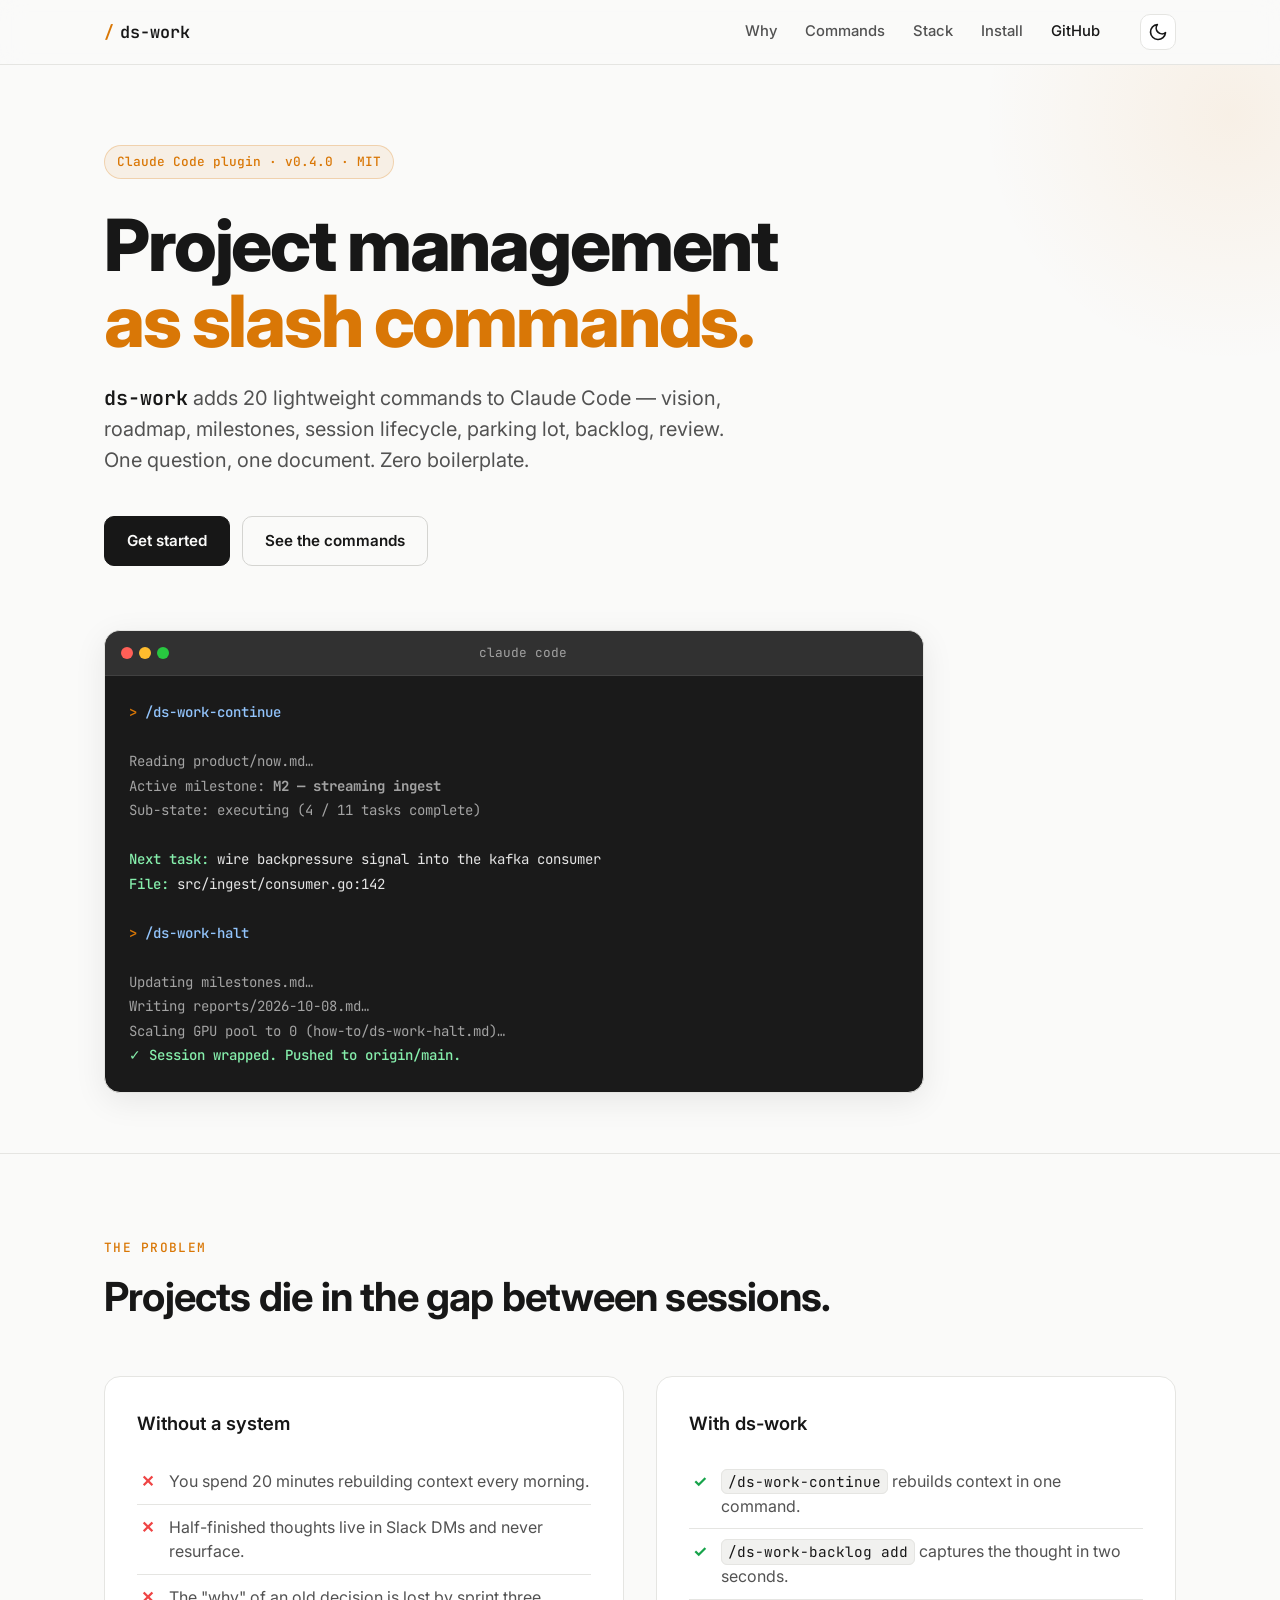
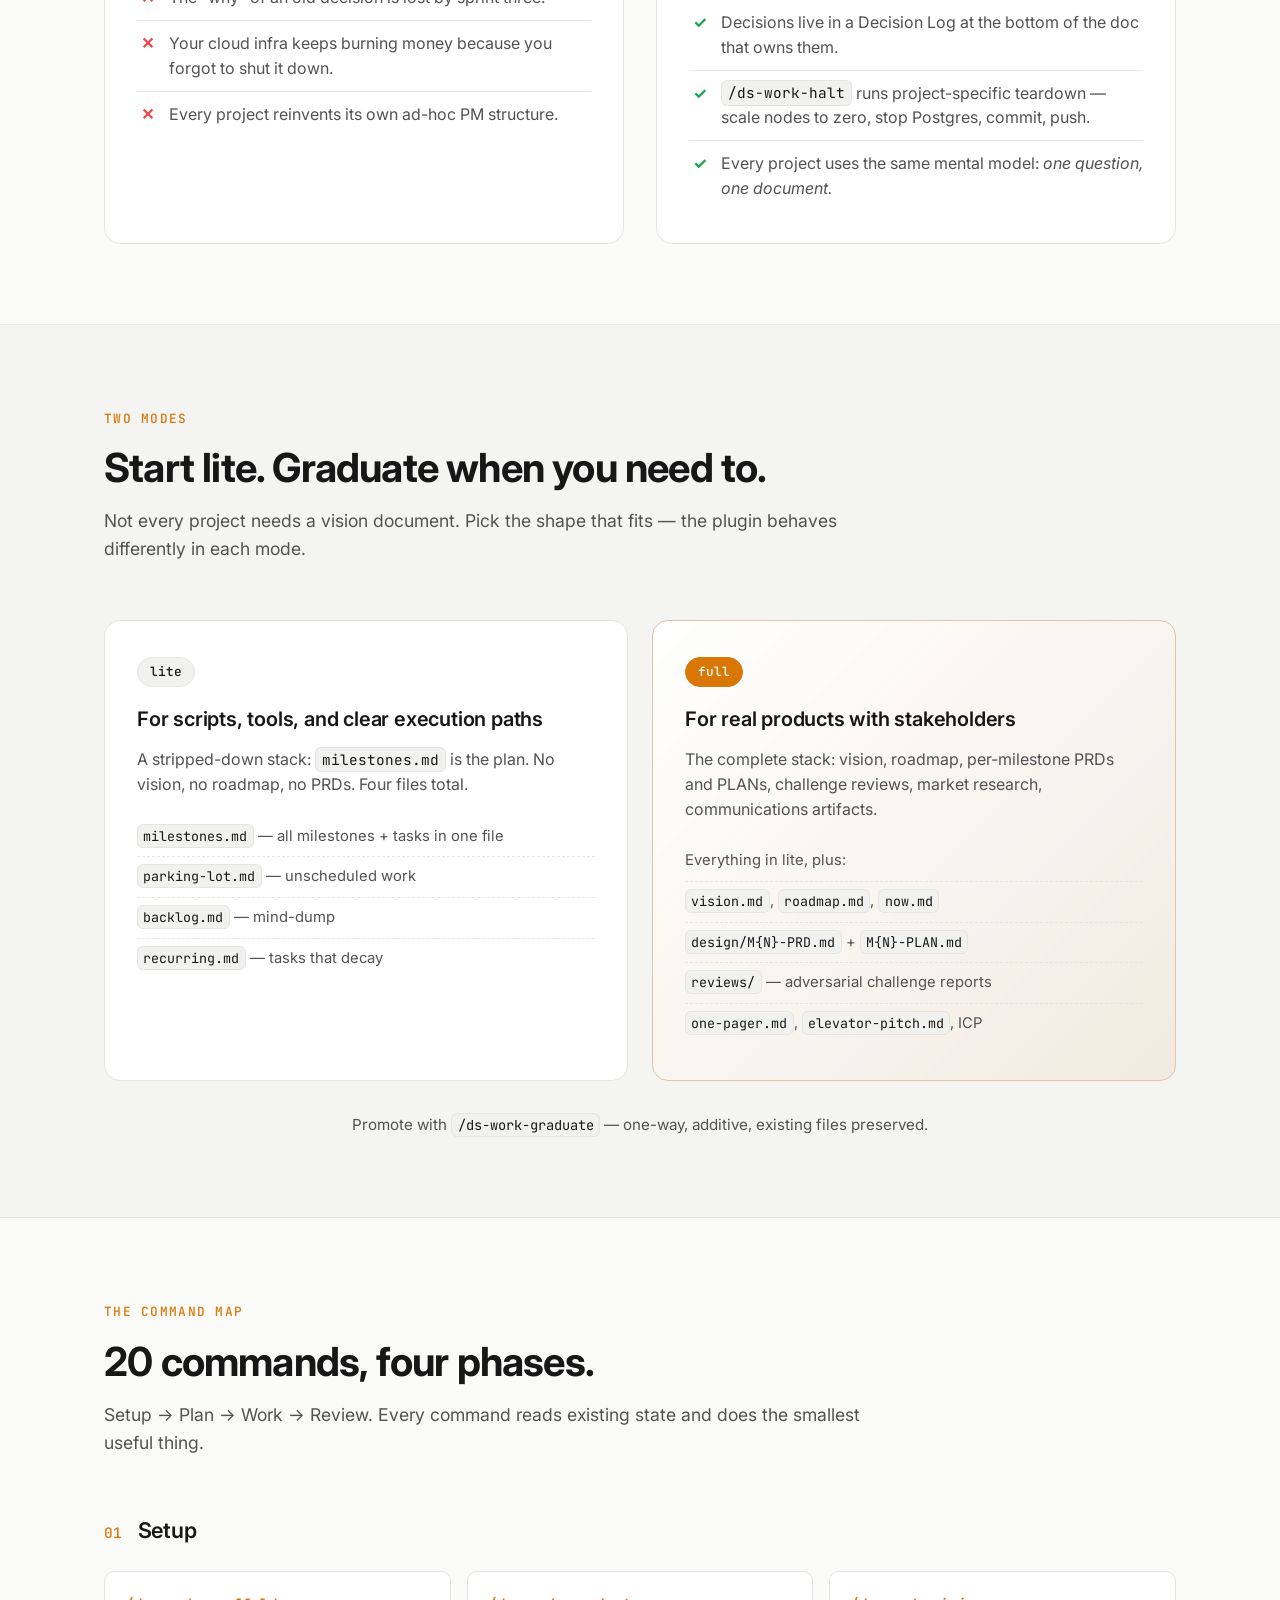
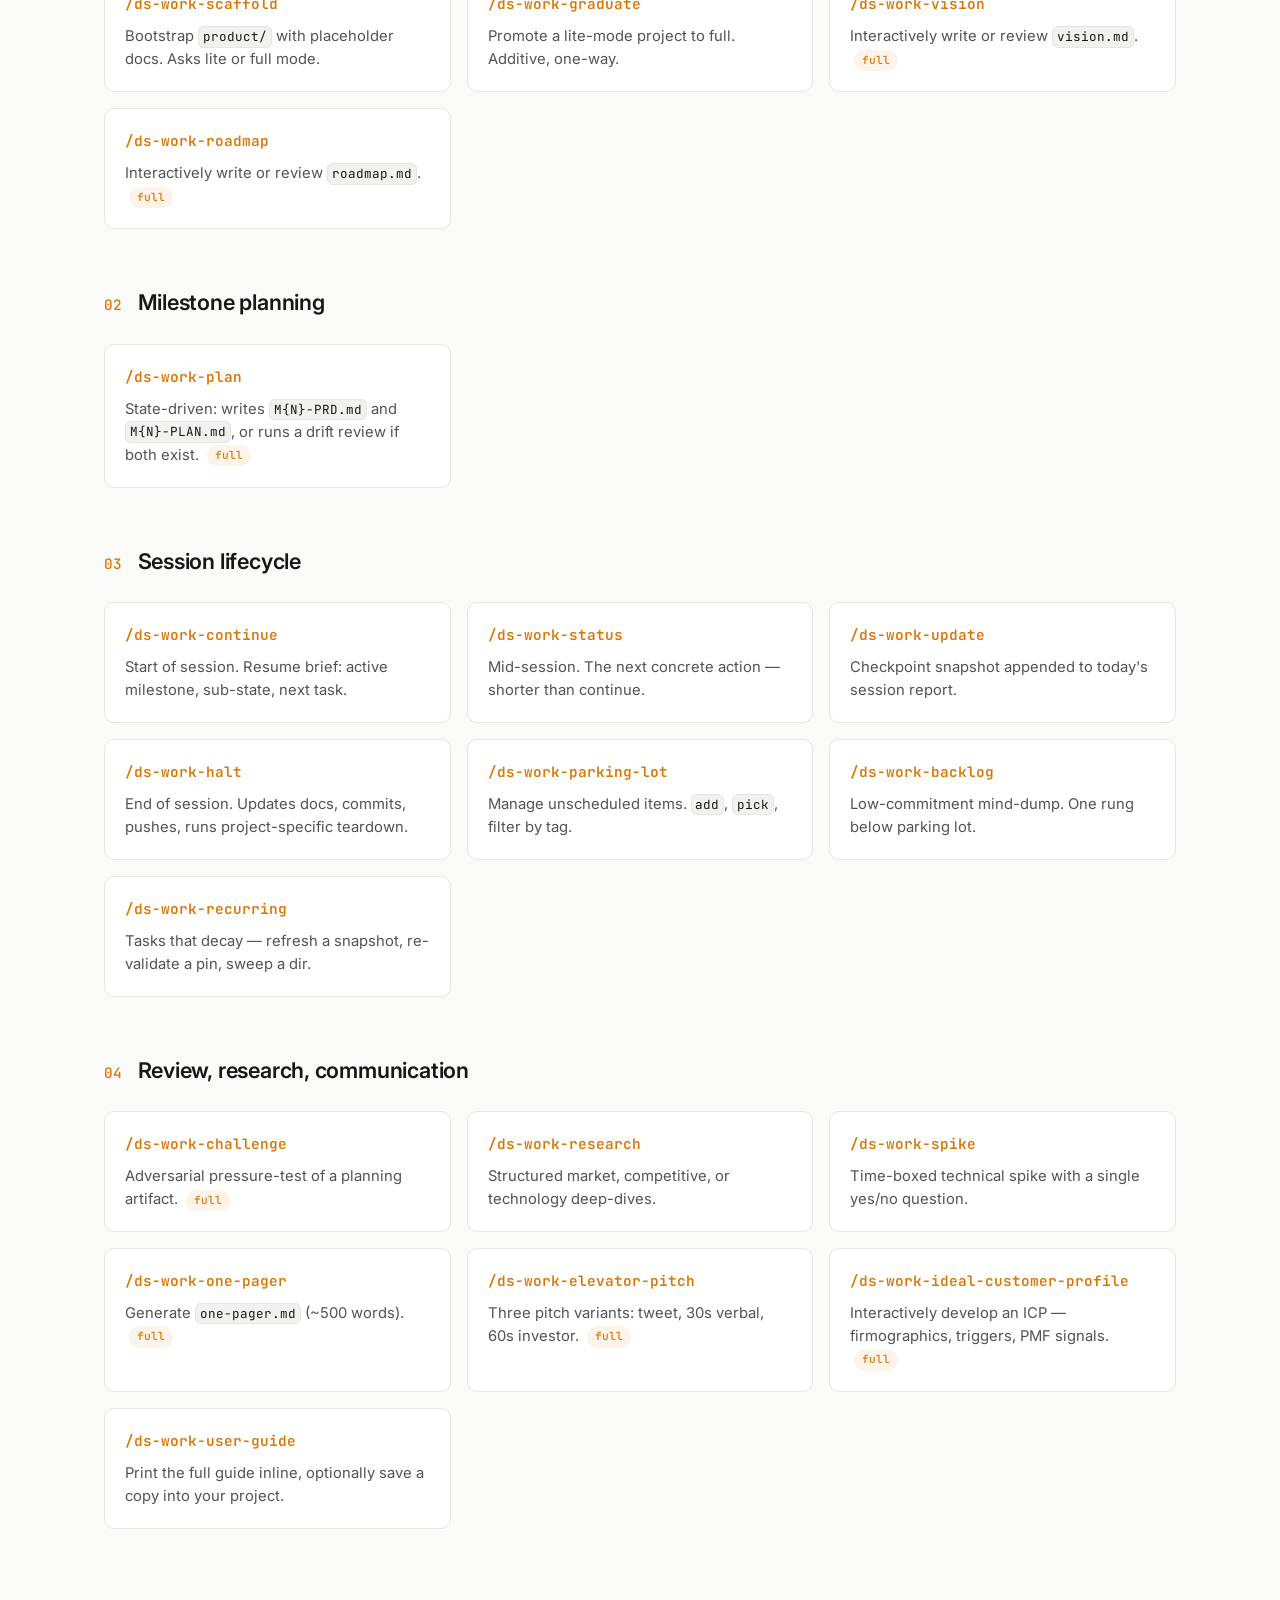
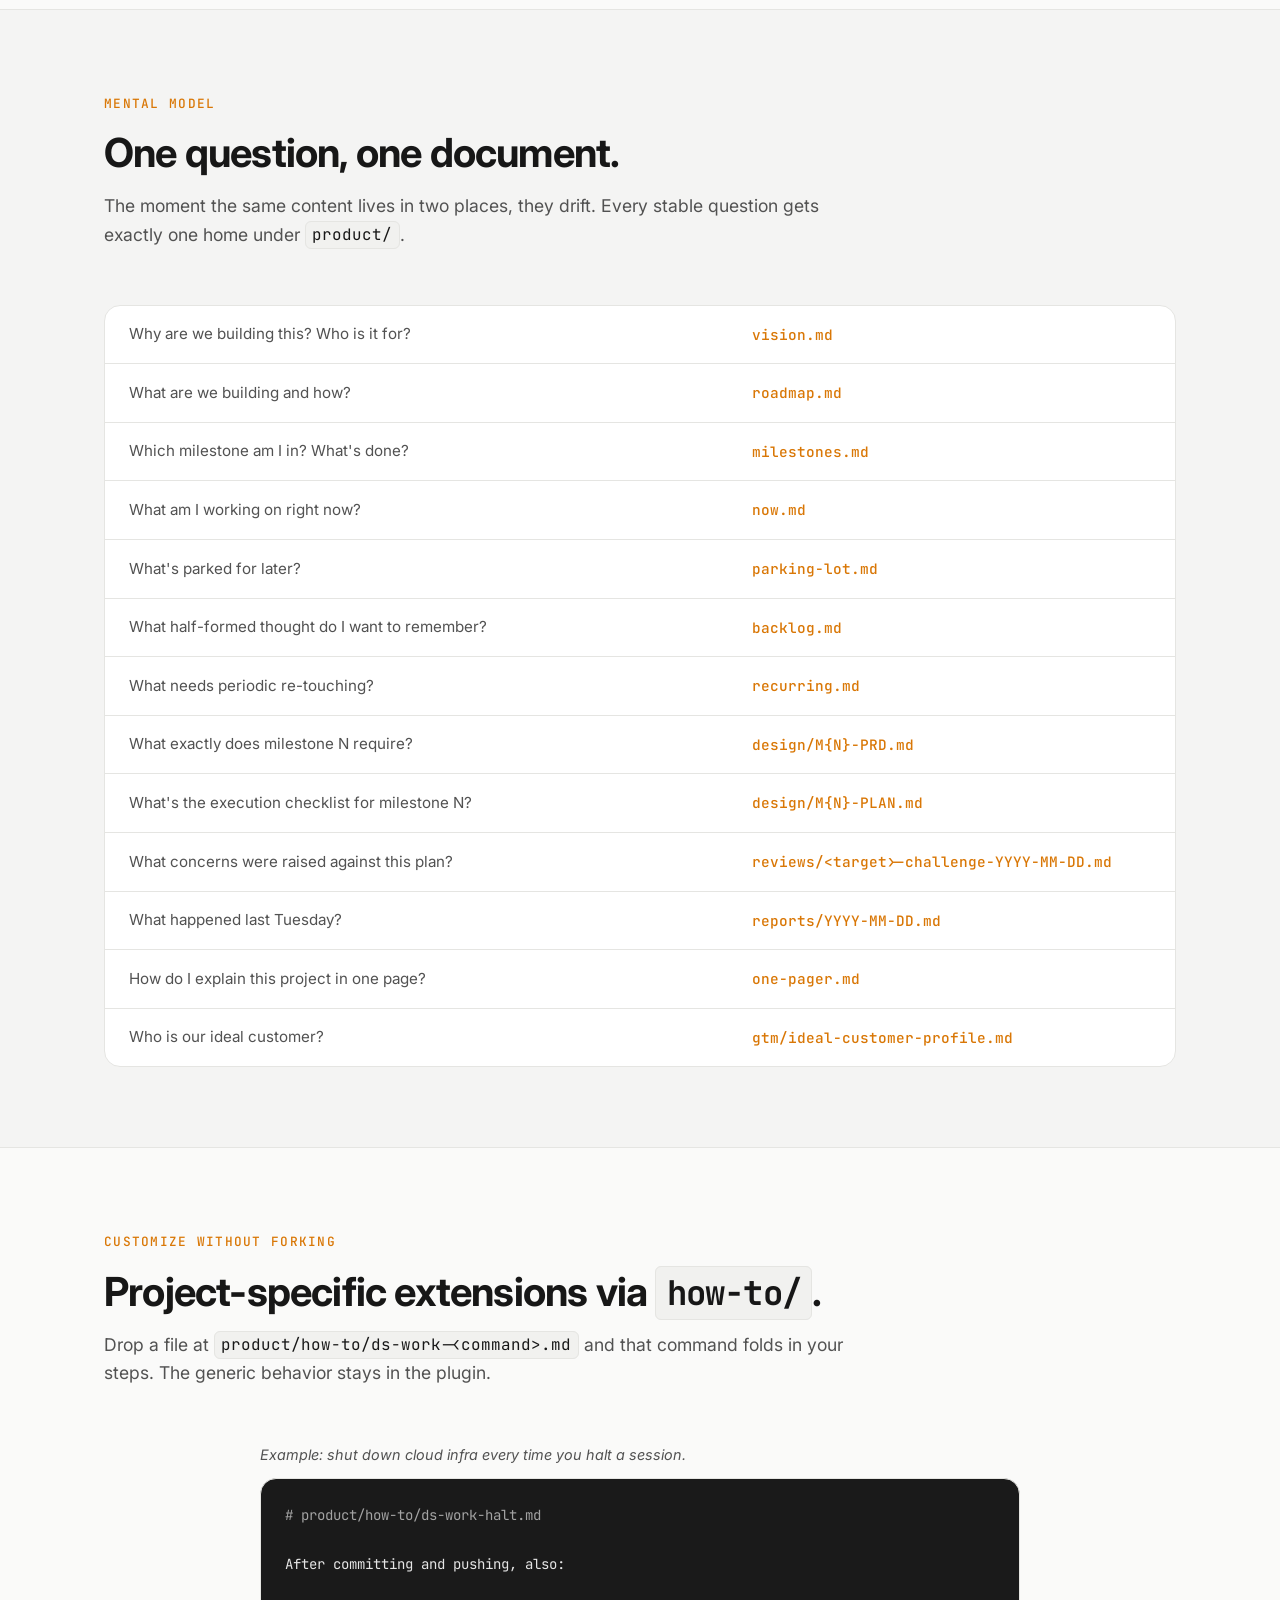
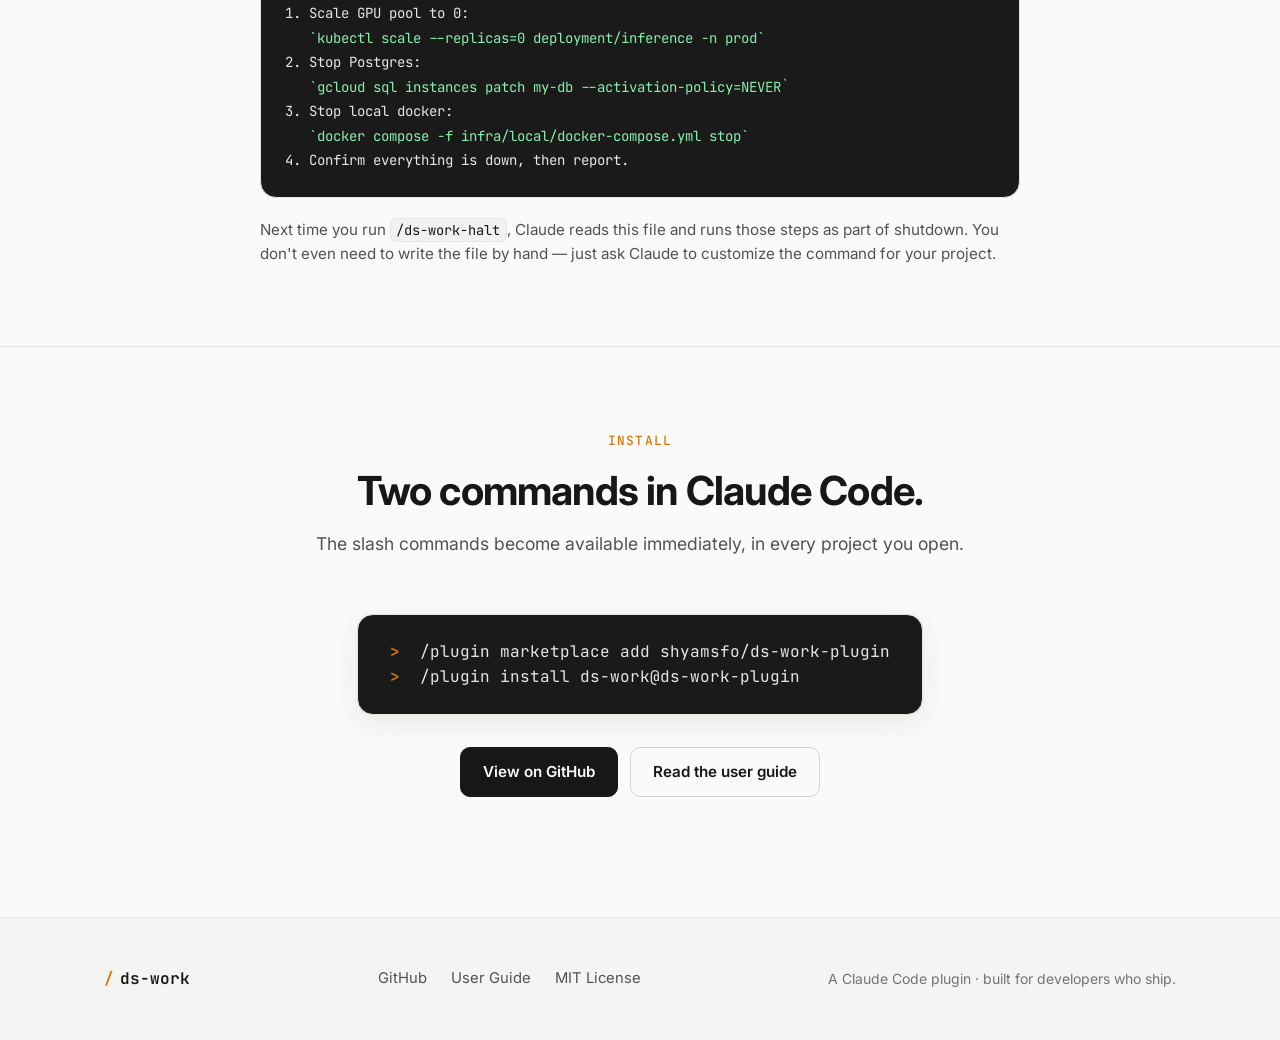
==== docs/index.html @ cb09453c "Add marketing landing page in docs/ for GitHub Pages Static landing page promoting the ds-work plugi" ====
<!DOCTYPE html>
<html lang="en">
<head>
  <meta charset="UTF-8" />
  <meta name="viewport" content="width=device-width, initial-scale=1.0" />
  <title>ds-work — project management as slash commands for Claude Code</title>
  <meta name="description" content="A Claude Code plugin that adds 20 lightweight slash commands for managing software projects end-to-end: vision, roadmap, milestones, session lifecycle, parking lot, backlog, and review." />
  <link rel="preconnect" href="https://fonts.googleapis.com" />
  <link rel="preconnect" href="https://fonts.gstatic.com" crossorigin />
  <link href="https://fonts.googleapis.com/css2?family=Inter:wght@400;500;600;700;800&family=JetBrains+Mono:wght@400;500;600&display=swap" rel="stylesheet" />
  <link rel="stylesheet" href="styles.css" />
</head>
<body>
  <header class="site-header">
    <div class="container header-inner">
      <a href="#" class="brand">
        <span class="brand-mark">/</span>
        <span class="brand-name">ds-work</span>
      </a>
      <nav class="site-nav">
        <a href="#why">Why</a>
        <a href="#commands">Commands</a>
        <a href="#stack">Stack</a>
        <a href="#install">Install</a>
        <a href="https://github.com/shyamsfo/ds-work-plugin" class="nav-github" target="_blank" rel="noopener">GitHub</a>
      </nav>
      <button class="theme-toggle" id="themeToggle" aria-label="Toggle color theme" title="Toggle light/dark mode">
        <svg class="icon-sun" width="20" height="20" viewBox="0 0 24 24" fill="none" stroke="currentColor" stroke-width="2" stroke-linecap="round" stroke-linejoin="round" aria-hidden="true">
          <circle cx="12" cy="12" r="4"></circle>
          <path d="M12 2v2"></path>
          <path d="M12 20v2"></path>
          <path d="m4.93 4.93 1.41 1.41"></path>
          <path d="m17.66 17.66 1.41 1.41"></path>
          <path d="M2 12h2"></path>
          <path d="M20 12h2"></path>
          <path d="m6.34 17.66-1.41 1.41"></path>
          <path d="m19.07 4.93-1.41 1.41"></path>
        </svg>
        <svg class="icon-moon" width="20" height="20" viewBox="0 0 24 24" fill="none" stroke="currentColor" stroke-width="2" stroke-linecap="round" stroke-linejoin="round" aria-hidden="true">
          <path d="M21 12.79A9 9 0 1 1 11.21 3 7 7 0 0 0 21 12.79z"></path>
        </svg>
      </button>
    </div>
  </header>

  <main>
    <section class="hero">
      <div class="container">
        <div class="hero-badge">Claude Code plugin · v0.4.0 · MIT</div>
        <h1 class="hero-title">
          Project management<br />
          <span class="accent">as slash commands.</span>
        </h1>
        <p class="hero-subtitle">
          <strong>ds-work</strong> adds 20 lightweight commands to Claude Code — vision, roadmap, milestones, session lifecycle, parking lot, backlog, review. One question, one document. Zero boilerplate.
        </p>
        <div class="hero-cta">
          <a href="#install" class="btn btn-primary">Get started</a>
          <a href="#commands" class="btn btn-secondary">See the commands</a>
        </div>
        <div class="hero-terminal" aria-hidden="true">
          <div class="terminal-chrome">
            <span class="dot dot-red"></span>
            <span class="dot dot-yellow"></span>
            <span class="dot dot-green"></span>
            <span class="terminal-title">claude code</span>
          </div>
          <pre class="terminal-body"><span class="prompt">&gt;</span> <span class="cmd">/ds-work-continue</span>

<span class="muted">Reading product/now.md…</span>
<span class="muted">Active milestone: <b>M2 — streaming ingest</b></span>
<span class="muted">Sub-state: executing (4 / 11 tasks complete)</span>

<span class="ok">Next task:</span> wire backpressure signal into the kafka consumer
<span class="ok">File:</span> src/ingest/consumer.go:142

<span class="prompt">&gt;</span> <span class="cmd">/ds-work-halt</span>

<span class="muted">Updating milestones.md…</span>
<span class="muted">Writing reports/2026-10-08.md…</span>
<span class="muted">Scaling GPU pool to 0 (how-to/ds-work-halt.md)…</span>
<span class="ok">✓ Session wrapped. Pushed to origin/main.</span></pre>
        </div>
      </div>
    </section>

    <section id="why" class="section">
      <div class="container">
        <div class="section-head">
          <div class="eyebrow">The problem</div>
          <h2>Projects die in the gap between sessions.</h2>
        </div>
        <div class="two-col">
          <div class="col">
            <h3>Without a system</h3>
            <ul class="list-x">
              <li>You spend 20 minutes rebuilding context every morning.</li>
              <li>Half-finished thoughts live in Slack DMs and never resurface.</li>
              <li>The "why" of an old decision is lost by sprint three.</li>
              <li>Your cloud infra keeps burning money because you forgot to shut it down.</li>
              <li>Every project reinvents its own ad-hoc PM structure.</li>
            </ul>
          </div>
          <div class="col">
            <h3>With ds-work</h3>
            <ul class="list-check">
              <li><code>/ds-work-continue</code> rebuilds context in one command.</li>
              <li><code>/ds-work-backlog add</code> captures the thought in two seconds.</li>
              <li>Decisions live in a Decision Log at the bottom of the doc that owns them.</li>
              <li><code>/ds-work-halt</code> runs project-specific teardown — scale nodes to zero, stop Postgres, commit, push.</li>
              <li>Every project uses the same mental model: <em>one question, one document.</em></li>
            </ul>
          </div>
        </div>
      </div>
    </section>

    <section class="section section-alt">
      <div class="container">
        <div class="section-head">
          <div class="eyebrow">Two modes</div>
          <h2>Start lite. Graduate when you need to.</h2>
          <p class="section-lead">
            Not every project needs a vision document. Pick the shape that fits — the plugin behaves differently in each mode.
          </p>
        </div>
        <div class="modes">
          <article class="mode-card">
            <div class="mode-badge">lite</div>
            <h3>For scripts, tools, and clear execution paths</h3>
            <p>A stripped-down stack: <code>milestones.md</code> is the plan. No vision, no roadmap, no PRDs. Four files total.</p>
            <ul class="mode-files">
              <li><code>milestones.md</code> — all milestones + tasks in one file</li>
              <li><code>parking-lot.md</code> — unscheduled work</li>
              <li><code>backlog.md</code> — mind-dump</li>
              <li><code>recurring.md</code> — tasks that decay</li>
            </ul>
          </article>
          <article class="mode-card mode-card-accent">
            <div class="mode-badge">full</div>
            <h3>For real products with stakeholders</h3>
            <p>The complete stack: vision, roadmap, per-milestone PRDs and PLANs, challenge reviews, market research, communications artifacts.</p>
            <ul class="mode-files">
              <li>Everything in lite, plus:</li>
              <li><code>vision.md</code>, <code>roadmap.md</code>, <code>now.md</code></li>
              <li><code>design/M{N}-PRD.md</code> + <code>M{N}-PLAN.md</code></li>
              <li><code>reviews/</code> — adversarial challenge reports</li>
              <li><code>one-pager.md</code>, <code>elevator-pitch.md</code>, ICP</li>
            </ul>
          </article>
        </div>
        <p class="section-footnote">
          Promote with <code>/ds-work-graduate</code> — one-way, additive, existing files preserved.
        </p>
      </div>
    </section>

    <section id="commands" class="section">
      <div class="container">
        <div class="section-head">
          <div class="eyebrow">The command map</div>
          <h2>20 commands, four phases.</h2>
          <p class="section-lead">
            Setup → Plan → Work → Review. Every command reads existing state and does the smallest useful thing.
          </p>
        </div>

        <div class="phase">
          <h3 class="phase-title"><span class="phase-num">01</span> Setup</h3>
          <div class="cmd-grid">
            <div class="cmd-card">
              <code class="cmd-name">/ds-work-scaffold</code>
              <p>Bootstrap <code>product/</code> with placeholder docs. Asks lite or full mode.</p>
            </div>
            <div class="cmd-card">
              <code class="cmd-name">/ds-work-graduate</code>
              <p>Promote a lite-mode project to full. Additive, one-way.</p>
            </div>
            <div class="cmd-card">
              <code class="cmd-name">/ds-work-vision</code>
              <p>Interactively write or review <code>vision.md</code>. <span class="pill">full</span></p>
            </div>
            <div class="cmd-card">
              <code class="cmd-name">/ds-work-roadmap</code>
              <p>Interactively write or review <code>roadmap.md</code>. <span class="pill">full</span></p>
            </div>
          </div>
        </div>

        <div class="phase">
          <h3 class="phase-title"><span class="phase-num">02</span> Milestone planning</h3>
          <div class="cmd-grid">
            <div class="cmd-card">
              <code class="cmd-name">/ds-work-plan</code>
              <p>State-driven: writes <code>M{N}-PRD.md</code> and <code>M{N}-PLAN.md</code>, or runs a drift review if both exist. <span class="pill">full</span></p>
            </div>
          </div>
        </div>

        <div class="phase">
          <h3 class="phase-title"><span class="phase-num">03</span> Session lifecycle</h3>
          <div class="cmd-grid">
            <div class="cmd-card">
              <code class="cmd-name">/ds-work-continue</code>
              <p>Start of session. Resume brief: active milestone, sub-state, next task.</p>
            </div>
            <div class="cmd-card">
              <code class="cmd-name">/ds-work-status</code>
              <p>Mid-session. The next concrete action — shorter than continue.</p>
            </div>
            <div class="cmd-card">
              <code class="cmd-name">/ds-work-update</code>
              <p>Checkpoint snapshot appended to today's session report.</p>
            </div>
            <div class="cmd-card">
              <code class="cmd-name">/ds-work-halt</code>
              <p>End of session. Updates docs, commits, pushes, runs project-specific teardown.</p>
            </div>
            <div class="cmd-card">
              <code class="cmd-name">/ds-work-parking-lot</code>
              <p>Manage unscheduled items. <code>add</code>, <code>pick</code>, filter by tag.</p>
            </div>
            <div class="cmd-card">
              <code class="cmd-name">/ds-work-backlog</code>
              <p>Low-commitment mind-dump. One rung below parking lot.</p>
            </div>
            <div class="cmd-card">
              <code class="cmd-name">/ds-work-recurring</code>
              <p>Tasks that decay — refresh a snapshot, re-validate a pin, sweep a dir.</p>
            </div>
          </div>
        </div>

        <div class="phase">
          <h3 class="phase-title"><span class="phase-num">04</span> Review, research, communication</h3>
          <div class="cmd-grid">
            <div class="cmd-card">
              <code class="cmd-name">/ds-work-challenge</code>
              <p>Adversarial pressure-test of a planning artifact. <span class="pill">full</span></p>
            </div>
            <div class="cmd-card">
              <code class="cmd-name">/ds-work-research</code>
              <p>Structured market, competitive, or technology deep-dives.</p>
            </div>
            <div class="cmd-card">
              <code class="cmd-name">/ds-work-spike</code>
              <p>Time-boxed technical spike with a single yes/no question.</p>
            </div>
            <div class="cmd-card">
              <code class="cmd-name">/ds-work-one-pager</code>
              <p>Generate <code>one-pager.md</code> (~500 words). <span class="pill">full</span></p>
            </div>
            <div class="cmd-card">
              <code class="cmd-name">/ds-work-elevator-pitch</code>
              <p>Three pitch variants: tweet, 30s verbal, 60s investor. <span class="pill">full</span></p>
            </div>
            <div class="cmd-card">
              <code class="cmd-name">/ds-work-ideal-customer-profile</code>
              <p>Interactively develop an ICP — firmographics, triggers, PMF signals. <span class="pill">full</span></p>
            </div>
            <div class="cmd-card">
              <code class="cmd-name">/ds-work-user-guide</code>
              <p>Print the full guide inline, optionally save a copy into your project.</p>
            </div>
          </div>
        </div>
      </div>
    </section>

    <section id="stack" class="section section-alt">
      <div class="container">
        <div class="section-head">
          <div class="eyebrow">Mental model</div>
          <h2>One question, one document.</h2>
          <p class="section-lead">
            The moment the same content lives in two places, they drift. Every stable question gets exactly one home under <code>product/</code>.
          </p>
        </div>
        <div class="qa-table">
          <div class="qa-row"><div class="qa-q">Why are we building this? Who is it for?</div><div class="qa-a"><code>vision.md</code></div></div>
          <div class="qa-row"><div class="qa-q">What are we building and how?</div><div class="qa-a"><code>roadmap.md</code></div></div>
          <div class="qa-row"><div class="qa-q">Which milestone am I in? What's done?</div><div class="qa-a"><code>milestones.md</code></div></div>
          <div class="qa-row"><div class="qa-q">What am I working on right now?</div><div class="qa-a"><code>now.md</code></div></div>
          <div class="qa-row"><div class="qa-q">What's parked for later?</div><div class="qa-a"><code>parking-lot.md</code></div></div>
          <div class="qa-row"><div class="qa-q">What half-formed thought do I want to remember?</div><div class="qa-a"><code>backlog.md</code></div></div>
          <div class="qa-row"><div class="qa-q">What needs periodic re-touching?</div><div class="qa-a"><code>recurring.md</code></div></div>
          <div class="qa-row"><div class="qa-q">What exactly does milestone N require?</div><div class="qa-a"><code>design/M{N}-PRD.md</code></div></div>
          <div class="qa-row"><div class="qa-q">What's the execution checklist for milestone N?</div><div class="qa-a"><code>design/M{N}-PLAN.md</code></div></div>
          <div class="qa-row"><div class="qa-q">What concerns were raised against this plan?</div><div class="qa-a"><code>reviews/&lt;target&gt;-challenge-YYYY-MM-DD.md</code></div></div>
          <div class="qa-row"><div class="qa-q">What happened last Tuesday?</div><div class="qa-a"><code>reports/YYYY-MM-DD.md</code></div></div>
          <div class="qa-row"><div class="qa-q">How do I explain this project in one page?</div><div class="qa-a"><code>one-pager.md</code></div></div>
          <div class="qa-row"><div class="qa-q">Who is our ideal customer?</div><div class="qa-a"><code>gtm/ideal-customer-profile.md</code></div></div>
        </div>
      </div>
    </section>

    <section class="section">
      <div class="container">
        <div class="section-head">
          <div class="eyebrow">Customize without forking</div>
          <h2>Project-specific extensions via <code>how-to/</code>.</h2>
          <p class="section-lead">
            Drop a file at <code>product/how-to/ds-work-&lt;command&gt;.md</code> and that command folds in your steps. The generic behavior stays in the plugin.
          </p>
        </div>
        <div class="howto-example">
          <div class="howto-caption">Example: shut down cloud infra every time you halt a session.</div>
          <pre class="code-block"><span class="code-comment"># product/how-to/ds-work-halt.md</span>

After committing and pushing, also:

1. Scale GPU pool to 0:
   <span class="code-str">`kubectl scale --replicas=0 deployment/inference -n prod`</span>
2. Stop Postgres:
   <span class="code-str">`gcloud sql instances patch my-db --activation-policy=NEVER`</span>
3. Stop local docker:
   <span class="code-str">`docker compose -f infra/local/docker-compose.yml stop`</span>
4. Confirm everything is down, then report.</pre>
          <p class="howto-footer">Next time you run <code>/ds-work-halt</code>, Claude reads this file and runs those steps as part of shutdown. You don't even need to write the file by hand — just ask Claude to customize the command for your project.</p>
        </div>
      </div>
    </section>

    <section id="install" class="section section-cta">
      <div class="container">
        <div class="section-head center">
          <div class="eyebrow">Install</div>
          <h2>Two commands in Claude Code.</h2>
          <p class="section-lead">The slash commands become available immediately, in every project you open.</p>
        </div>
        <pre class="install-block"><span class="prompt">&gt;</span> /plugin marketplace add shyamsfo/ds-work-plugin
<span class="prompt">&gt;</span> /plugin install ds-work@ds-work-plugin</pre>
        <div class="cta-row">
          <a href="https://github.com/shyamsfo/ds-work-plugin" class="btn btn-primary" target="_blank" rel="noopener">View on GitHub</a>
          <a href="https://github.com/shyamsfo/ds-work-plugin/blob/main/USER-GUIDE.md" class="btn btn-secondary" target="_blank" rel="noopener">Read the user guide</a>
        </div>
      </div>
    </section>
  </main>

  <footer class="site-footer">
    <div class="container footer-inner">
      <div class="footer-brand">
        <span class="brand-mark">/</span>
        <span class="brand-name">ds-work</span>
      </div>
      <div class="footer-links">
        <a href="https://github.com/shyamsfo/ds-work-plugin" target="_blank" rel="noopener">GitHub</a>
        <a href="https://github.com/shyamsfo/ds-work-plugin/blob/main/USER-GUIDE.md" target="_blank" rel="noopener">User Guide</a>
        <a href="https://github.com/shyamsfo/ds-work-plugin/blob/main/LICENSE" target="_blank" rel="noopener">MIT License</a>
      </div>
      <div class="footer-meta">A Claude Code plugin · built for developers who ship.</div>
    </div>
  </footer>

  <script src="script.js"></script>
</body>
</html>
---- docs/styles.css ----
:root {
  --font-sans: 'Inter', -apple-system, BlinkMacSystemFont, 'Segoe UI', Roboto, sans-serif;
  --font-mono: 'JetBrains Mono', 'SF Mono', Menlo, Consolas, monospace;

  --radius-sm: 6px;
  --radius-md: 10px;
  --radius-lg: 16px;

  --transition: 180ms cubic-bezier(0.4, 0, 0.2, 1);
}

[data-theme="light"] {
  --bg: #fafaf9;
  --bg-alt: #f4f4f3;
  --bg-elevated: #ffffff;
  --bg-code: #f1f1ef;
  --bg-terminal: #1a1a1a;
  --border: #e5e5e2;
  --border-strong: #d4d4d1;
  --text: #171717;
  --text-muted: #525252;
  --text-subtle: #737373;
  --accent: #d97706;
  --accent-hover: #b45309;
  --accent-soft: rgba(217, 119, 6, 0.08);
  --success: #16a34a;
  --terminal-text: #e5e5e5;
  --terminal-muted: #a3a3a3;
  --terminal-ok: #86efac;
  --shadow-sm: 0 1px 2px rgba(0, 0, 0, 0.04);
  --shadow-md: 0 2px 8px rgba(0, 0, 0, 0.06);
  --shadow-lg: 0 8px 32px rgba(0, 0, 0, 0.08);
}

[data-theme="dark"] {
  --bg: #0f0f0f;
  --bg-alt: #171717;
  --bg-elevated: #1c1c1c;
  --bg-code: #1f1f1f;
  --bg-terminal: #000000;
  --border: #262626;
  --border-strong: #333333;
  --text: #f5f5f4;
  --text-muted: #a3a3a3;
  --text-subtle: #737373;
  --accent: #fbbf24;
  --accent-hover: #fcd34d;
  --accent-soft: rgba(251, 191, 36, 0.1);
  --success: #4ade80;
  --terminal-text: #e5e5e5;
  --terminal-muted: #737373;
  --terminal-ok: #4ade80;
  --shadow-sm: 0 1px 2px rgba(0, 0, 0, 0.3);
  --shadow-md: 0 2px 8px rgba(0, 0, 0, 0.4);
  --shadow-lg: 0 8px 32px rgba(0, 0, 0, 0.5);
}

* { box-sizing: border-box; margin: 0; padding: 0; }

html {
  scroll-behavior: smooth;
  -webkit-font-smoothing: antialiased;
  -moz-osx-font-smoothing: grayscale;
}

body {
  font-family: var(--font-sans);
  background: var(--bg);
  color: var(--text);
  line-height: 1.6;
  font-size: 16px;
  transition: background var(--transition), color var(--transition);
}

code, pre { font-family: var(--font-mono); }

code {
  background: var(--bg-code);
  padding: 0.15em 0.4em;
  border-radius: var(--radius-sm);
  font-size: 0.9em;
  color: var(--text);
  border: 1px solid var(--border);
}

a {
  color: var(--accent);
  text-decoration: none;
  transition: color var(--transition);
}
a:hover { color: var(--accent-hover); }

.container {
  max-width: 1120px;
  margin: 0 auto;
  padding: 0 24px;
}

/* ---------- Header ---------- */

.site-header {
  position: sticky;
  top: 0;
  z-index: 100;
  background: color-mix(in srgb, var(--bg) 85%, transparent);
  backdrop-filter: saturate(180%) blur(12px);
  -webkit-backdrop-filter: saturate(180%) blur(12px);
  border-bottom: 1px solid var(--border);
}

.header-inner {
  display: flex;
  align-items: center;
  justify-content: space-between;
  height: 64px;
  gap: 24px;
}

.brand {
  display: flex;
  align-items: center;
  gap: 6px;
  font-weight: 700;
  color: var(--text);
  font-size: 1.05rem;
}

.brand-mark {
  font-family: var(--font-mono);
  color: var(--accent);
  font-weight: 600;
}

.brand-name { font-family: var(--font-mono); font-weight: 600; }

.site-nav {
  display: flex;
  gap: 28px;
  margin-left: auto;
  margin-right: 16px;
}

.site-nav a {
  color: var(--text-muted);
  font-size: 0.925rem;
  font-weight: 500;
}
.site-nav a:hover { color: var(--text); }

.nav-github { color: var(--text) !important; }

.theme-toggle {
  display: flex;
  align-items: center;
  justify-content: center;
  width: 36px;
  height: 36px;
  background: var(--bg-elevated);
  border: 1px solid var(--border);
  border-radius: var(--radius-md);
  color: var(--text);
  cursor: pointer;
  transition: background var(--transition), border-color var(--transition), transform var(--transition);
}
.theme-toggle:hover {
  background: var(--bg-alt);
  border-color: var(--border-strong);
}
.theme-toggle:active { transform: scale(0.95); }

[data-theme="light"] .icon-moon { display: block; }
[data-theme="light"] .icon-sun { display: none; }
[data-theme="dark"] .icon-moon { display: none; }
[data-theme="dark"] .icon-sun { display: block; }

/* ---------- Hero ---------- */

.hero {
  padding: 80px 0 60px;
  position: relative;
  overflow: hidden;
}

.hero::before {
  content: '';
  position: absolute;
  top: -200px;
  right: -200px;
  width: 500px;
  height: 500px;
  background: radial-gradient(circle, var(--accent-soft) 0%, transparent 70%);
  pointer-events: none;
}

.hero-badge {
  display: inline-flex;
  align-items: center;
  padding: 6px 12px;
  background: var(--accent-soft);
  color: var(--accent);
  border: 1px solid color-mix(in srgb, var(--accent) 25%, transparent);
  border-radius: 999px;
  font-size: 0.8rem;
  font-weight: 500;
  font-family: var(--font-mono);
  margin-bottom: 28px;
}

.hero-title {
  font-size: clamp(2.5rem, 6vw, 4.5rem);
  font-weight: 800;
  line-height: 1.05;
  letter-spacing: -0.03em;
  margin-bottom: 24px;
}

.accent { color: var(--accent); }

.hero-subtitle {
  font-size: 1.25rem;
  color: var(--text-muted);
  max-width: 640px;
  margin-bottom: 40px;
  line-height: 1.55;
}

.hero-subtitle strong {
  color: var(--text);
  font-family: var(--font-mono);
  font-weight: 600;
}

.hero-cta {
  display: flex;
  gap: 12px;
  margin-bottom: 64px;
  flex-wrap: wrap;
}

.btn {
  display: inline-flex;
  align-items: center;
  justify-content: center;
  padding: 12px 22px;
  border-radius: var(--radius-md);
  font-weight: 600;
  font-size: 0.95rem;
  border: 1px solid transparent;
  cursor: pointer;
  transition: all var(--transition);
}

.btn-primary {
  background: var(--text);
  color: var(--bg);
  border-color: var(--text);
}
.btn-primary:hover {
  background: var(--accent);
  border-color: var(--accent);
  color: var(--bg);
  transform: translateY(-1px);
  box-shadow: var(--shadow-md);
}

.btn-secondary {
  background: transparent;
  color: var(--text);
  border-color: var(--border-strong);
}
.btn-secondary:hover {
  background: var(--bg-elevated);
  border-color: var(--text);
  color: var(--text);
}

/* ---------- Terminal ---------- */

.hero-terminal {
  background: var(--bg-terminal);
  border-radius: var(--radius-lg);
  box-shadow: var(--shadow-lg);
  overflow: hidden;
  border: 1px solid var(--border);
  max-width: 820px;
}

.terminal-chrome {
  display: flex;
  align-items: center;
  gap: 6px;
  padding: 12px 16px;
  background: color-mix(in srgb, var(--bg-terminal) 70%, white 10%);
  border-bottom: 1px solid rgba(255, 255, 255, 0.08);
}

.dot {
  width: 12px;
  height: 12px;
  border-radius: 50%;
}
.dot-red { background: #ff5f57; }
.dot-yellow { background: #febc2e; }
.dot-green { background: #28c840; }

.terminal-title {
  margin-left: auto;
  margin-right: auto;
  color: #a3a3a3;
  font-size: 0.8rem;
  font-family: var(--font-mono);
  transform: translateX(-18px);
}

.terminal-body {
  padding: 24px;
  color: var(--terminal-text);
  font-size: 0.875rem;
  line-height: 1.75;
  overflow-x: auto;
  white-space: pre;
}

.terminal-body .prompt { color: var(--accent); font-weight: 600; }
.terminal-body .cmd { color: #93c5fd; font-weight: 500; }
.terminal-body .muted { color: var(--terminal-muted); }
.terminal-body .ok { color: var(--terminal-ok); font-weight: 500; }

/* ---------- Sections ---------- */

.section {
  padding: 80px 0;
  border-top: 1px solid var(--border);
}

.section-alt {
  background: var(--bg-alt);
}

.section-head {
  margin-bottom: 56px;
  max-width: 760px;
}

.section-head.center {
  margin-left: auto;
  margin-right: auto;
  text-align: center;
}

.eyebrow {
  display: inline-block;
  font-family: var(--font-mono);
  font-size: 0.8rem;
  color: var(--accent);
  text-transform: uppercase;
  letter-spacing: 0.1em;
  margin-bottom: 16px;
  font-weight: 500;
}

.section-head h2 {
  font-size: clamp(1.75rem, 3.5vw, 2.5rem);
  font-weight: 700;
  letter-spacing: -0.02em;
  line-height: 1.15;
  margin-bottom: 16px;
}

.section-head h2 code {
  font-size: 0.85em;
  padding: 0.1em 0.3em;
}

.section-lead {
  font-size: 1.1rem;
  color: var(--text-muted);
  line-height: 1.6;
}

.section-footnote {
  margin-top: 32px;
  text-align: center;
  color: var(--text-muted);
  font-size: 0.95rem;
}

/* ---------- Why section ---------- */

.two-col {
  display: grid;
  grid-template-columns: 1fr 1fr;
  gap: 32px;
}

.col {
  padding: 32px;
  background: var(--bg-elevated);
  border: 1px solid var(--border);
  border-radius: var(--radius-lg);
}

.col h3 {
  font-size: 1.15rem;
  margin-bottom: 20px;
  font-weight: 600;
}

.list-x, .list-check {
  list-style: none;
}

.list-x li, .list-check li {
  padding: 10px 0 10px 32px;
  position: relative;
  color: var(--text-muted);
  line-height: 1.55;
  border-bottom: 1px solid var(--border);
}

.list-x li:last-child, .list-check li:last-child { border-bottom: none; }

.list-x li::before {
  content: '✕';
  position: absolute;
  left: 4px;
  top: 10px;
  color: #ef4444;
  font-weight: 700;
}

.list-check li::before {
  content: '✓';
  position: absolute;
  left: 4px;
  top: 10px;
  color: var(--success);
  font-weight: 700;
}

/* ---------- Modes ---------- */

.modes {
  display: grid;
  grid-template-columns: 1fr 1fr;
  gap: 24px;
}

.mode-card {
  padding: 36px 32px;
  background: var(--bg-elevated);
  border: 1px solid var(--border);
  border-radius: var(--radius-lg);
  transition: border-color var(--transition), transform var(--transition);
}

.mode-card:hover {
  border-color: var(--border-strong);
  transform: translateY(-2px);
}

.mode-card-accent {
  border-color: color-mix(in srgb, var(--accent) 30%, var(--border));
  background: linear-gradient(135deg, var(--bg-elevated) 0%, var(--accent-soft) 100%);
}

.mode-badge {
  display: inline-block;
  padding: 4px 12px;
  background: var(--bg-code);
  border: 1px solid var(--border);
  border-radius: 999px;
  font-family: var(--font-mono);
  font-size: 0.8rem;
  color: var(--text);
  margin-bottom: 16px;
  font-weight: 500;
}

.mode-card-accent .mode-badge {
  background: var(--accent);
  color: var(--bg);
  border-color: var(--accent);
}

.mode-card h3 {
  font-size: 1.25rem;
  margin-bottom: 12px;
  font-weight: 600;
  letter-spacing: -0.01em;
}

.mode-card p {
  color: var(--text-muted);
  margin-bottom: 20px;
  line-height: 1.55;
}

.mode-files {
  list-style: none;
}

.mode-files li {
  padding: 8px 0;
  color: var(--text-muted);
  font-size: 0.925rem;
  border-top: 1px dashed var(--border);
}
.mode-files li:first-child { border-top: none; }

/* ---------- Commands ---------- */

.phase {
  margin-bottom: 56px;
}
.phase:last-child { margin-bottom: 0; }

.phase-title {
  display: flex;
  align-items: baseline;
  gap: 16px;
  font-size: 1.35rem;
  margin-bottom: 24px;
  font-weight: 600;
  letter-spacing: -0.01em;
}

.phase-num {
  font-family: var(--font-mono);
  color: var(--accent);
  font-size: 0.9rem;
  font-weight: 500;
}

.cmd-grid {
  display: grid;
  grid-template-columns: repeat(auto-fill, minmax(290px, 1fr));
  gap: 16px;
}

.cmd-card {
  padding: 20px;
  background: var(--bg-elevated);
  border: 1px solid var(--border);
  border-radius: var(--radius-md);
  transition: border-color var(--transition), transform var(--transition);
}

.cmd-card:hover {
  border-color: var(--accent);
  transform: translateY(-2px);
  box-shadow: var(--shadow-md);
}

.cmd-name {
  display: block;
  font-family: var(--font-mono);
  font-size: 0.9rem;
  color: var(--accent);
  background: transparent;
  border: none;
  padding: 0;
  margin-bottom: 10px;
  font-weight: 600;
}

.cmd-card p {
  font-size: 0.925rem;
  color: var(--text-muted);
  line-height: 1.55;
}

.cmd-card p code {
  font-size: 0.85em;
  padding: 0.1em 0.3em;
}

.pill {
  display: inline-block;
  padding: 2px 8px;
  background: var(--accent-soft);
  color: var(--accent);
  border-radius: 999px;
  font-size: 0.7rem;
  font-family: var(--font-mono);
  font-weight: 500;
  margin-left: 4px;
  vertical-align: middle;
}

/* ---------- QA table ---------- */

.qa-table {
  background: var(--bg-elevated);
  border: 1px solid var(--border);
  border-radius: var(--radius-lg);
  overflow: hidden;
}

.qa-row {
  display: grid;
  grid-template-columns: 1.5fr 1fr;
  gap: 24px;
  padding: 16px 24px;
  border-bottom: 1px solid var(--border);
  align-items: center;
}

.qa-row:last-child { border-bottom: none; }

.qa-row:hover { background: var(--bg-alt); }

.qa-q {
  color: var(--text-muted);
  font-size: 0.95rem;
}

.qa-a code {
  background: transparent;
  color: var(--accent);
  border: none;
  padding: 0;
  font-size: 0.9rem;
  font-weight: 500;
}

/* ---------- How-to example ---------- */

.howto-example {
  max-width: 760px;
  margin: 0 auto;
}

.howto-caption {
  font-size: 0.9rem;
  color: var(--text-muted);
  margin-bottom: 12px;
  font-style: italic;
}

.code-block {
  background: var(--bg-terminal);
  color: var(--terminal-text);
  padding: 24px;
  border-radius: var(--radius-lg);
  font-size: 0.875rem;
  line-height: 1.75;
  overflow-x: auto;
  border: 1px solid var(--border);
  margin-bottom: 20px;
}

.code-comment { color: var(--terminal-muted); }
.code-str { color: var(--terminal-ok); }

.howto-footer {
  color: var(--text-muted);
  font-size: 0.95rem;
  line-height: 1.6;
}

/* ---------- Install CTA ---------- */

.section-cta {
  text-align: center;
  padding-bottom: 120px;
}

.install-block {
  display: inline-block;
  margin: 0 auto 32px;
  background: var(--bg-terminal);
  color: var(--terminal-text);
  padding: 24px 32px;
  border-radius: var(--radius-lg);
  font-size: 1rem;
  text-align: left;
  box-shadow: var(--shadow-lg);
  border: 1px solid var(--border);
}

.install-block .prompt {
  color: var(--accent);
  font-weight: 600;
  margin-right: 10px;
}

.cta-row {
  display: flex;
  gap: 12px;
  justify-content: center;
  flex-wrap: wrap;
}

/* ---------- Footer ---------- */

.site-footer {
  padding: 48px 0;
  border-top: 1px solid var(--border);
  background: var(--bg-alt);
}

.footer-inner {
  display: flex;
  align-items: center;
  justify-content: space-between;
  gap: 24px;
  flex-wrap: wrap;
}

.footer-brand {
  display: flex;
  align-items: center;
  gap: 6px;
  font-weight: 700;
}

.footer-links {
  display: flex;
  gap: 24px;
}

.footer-links a {
  color: var(--text-muted);
  font-size: 0.925rem;
}
.footer-links a:hover { color: var(--text); }

.footer-meta {
  color: var(--text-subtle);
  font-size: 0.875rem;
}

/* ---------- Responsive ---------- */

@media (max-width: 820px) {
  .site-nav { display: none; }

  .hero { padding: 56px 0 40px; }

  .hero-title { font-size: 2.5rem; }

  .section { padding: 56px 0; }

  .two-col, .modes {
    grid-template-columns: 1fr;
    gap: 20px;
  }

  .qa-row {
    grid-template-columns: 1fr;
    gap: 6px;
    padding: 14px 20px;
  }

  .col { padding: 24px; }

  .footer-inner { flex-direction: column; text-align: center; }
}
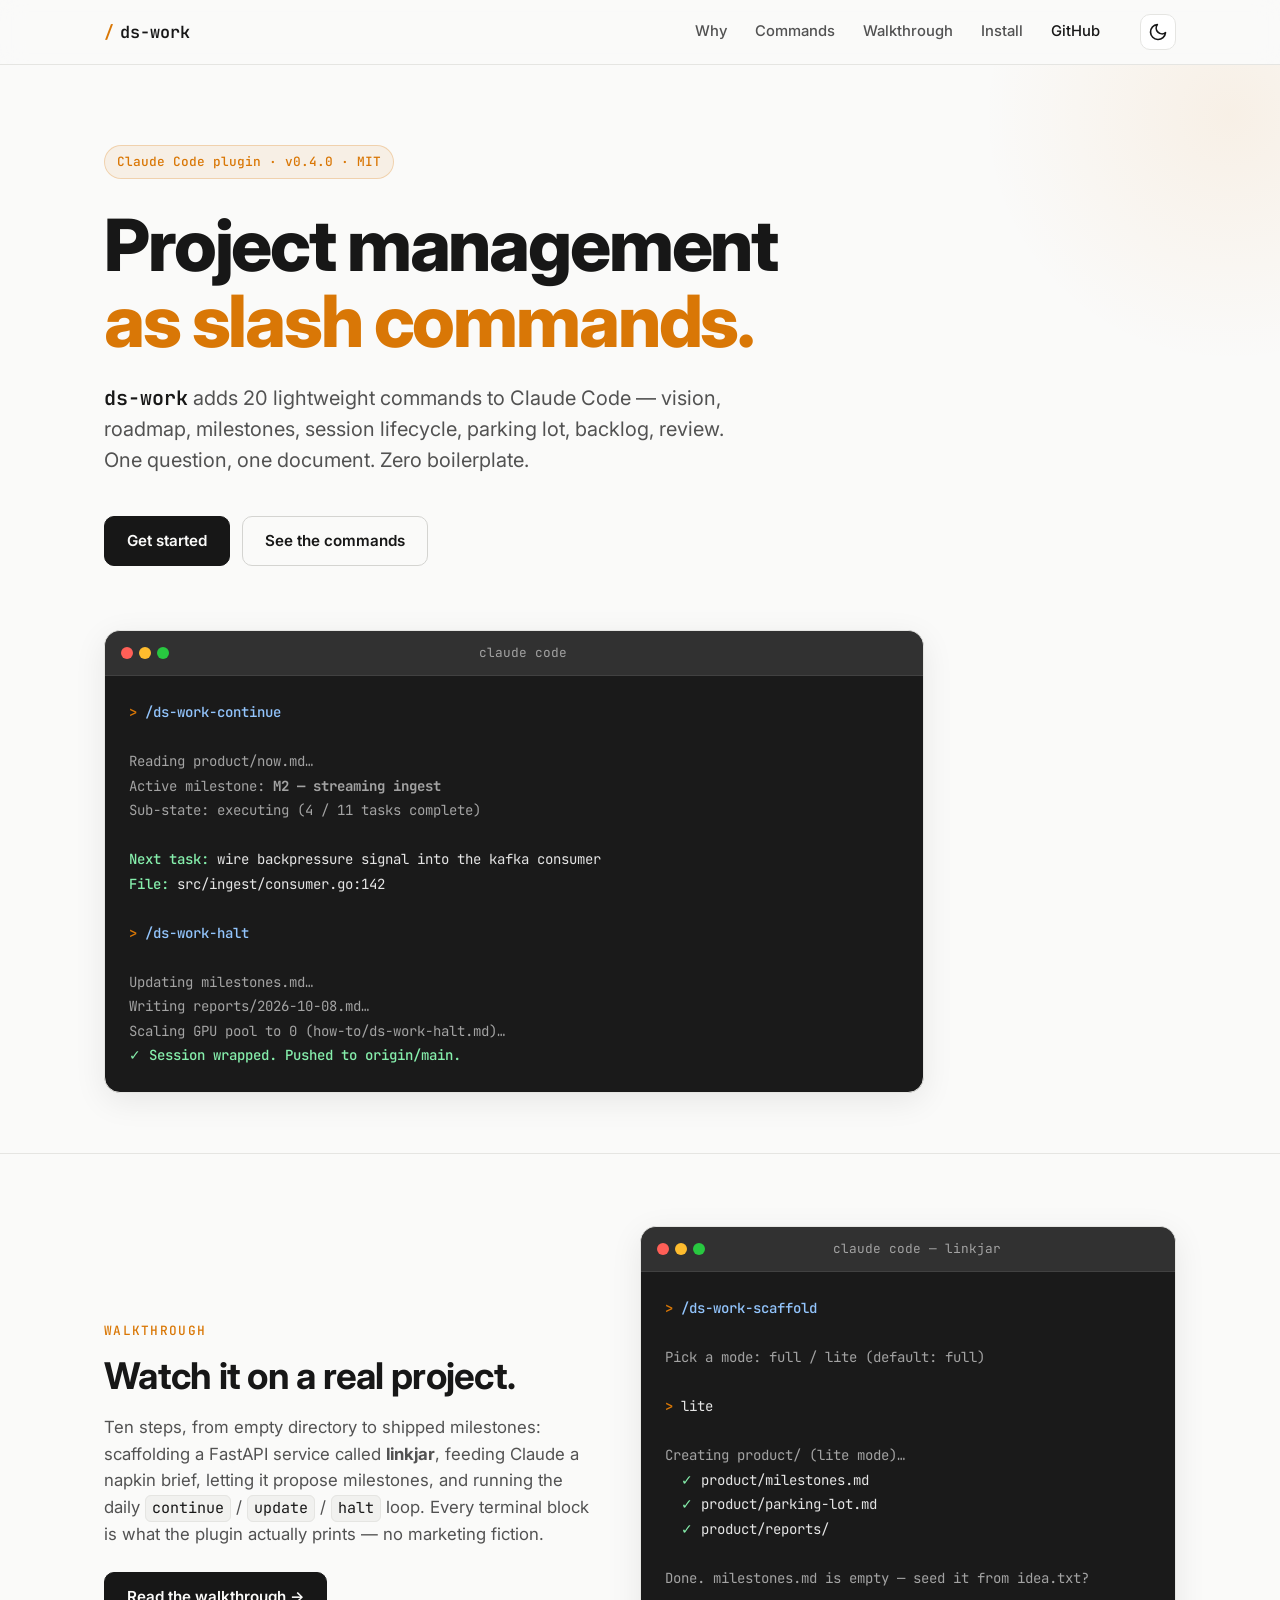
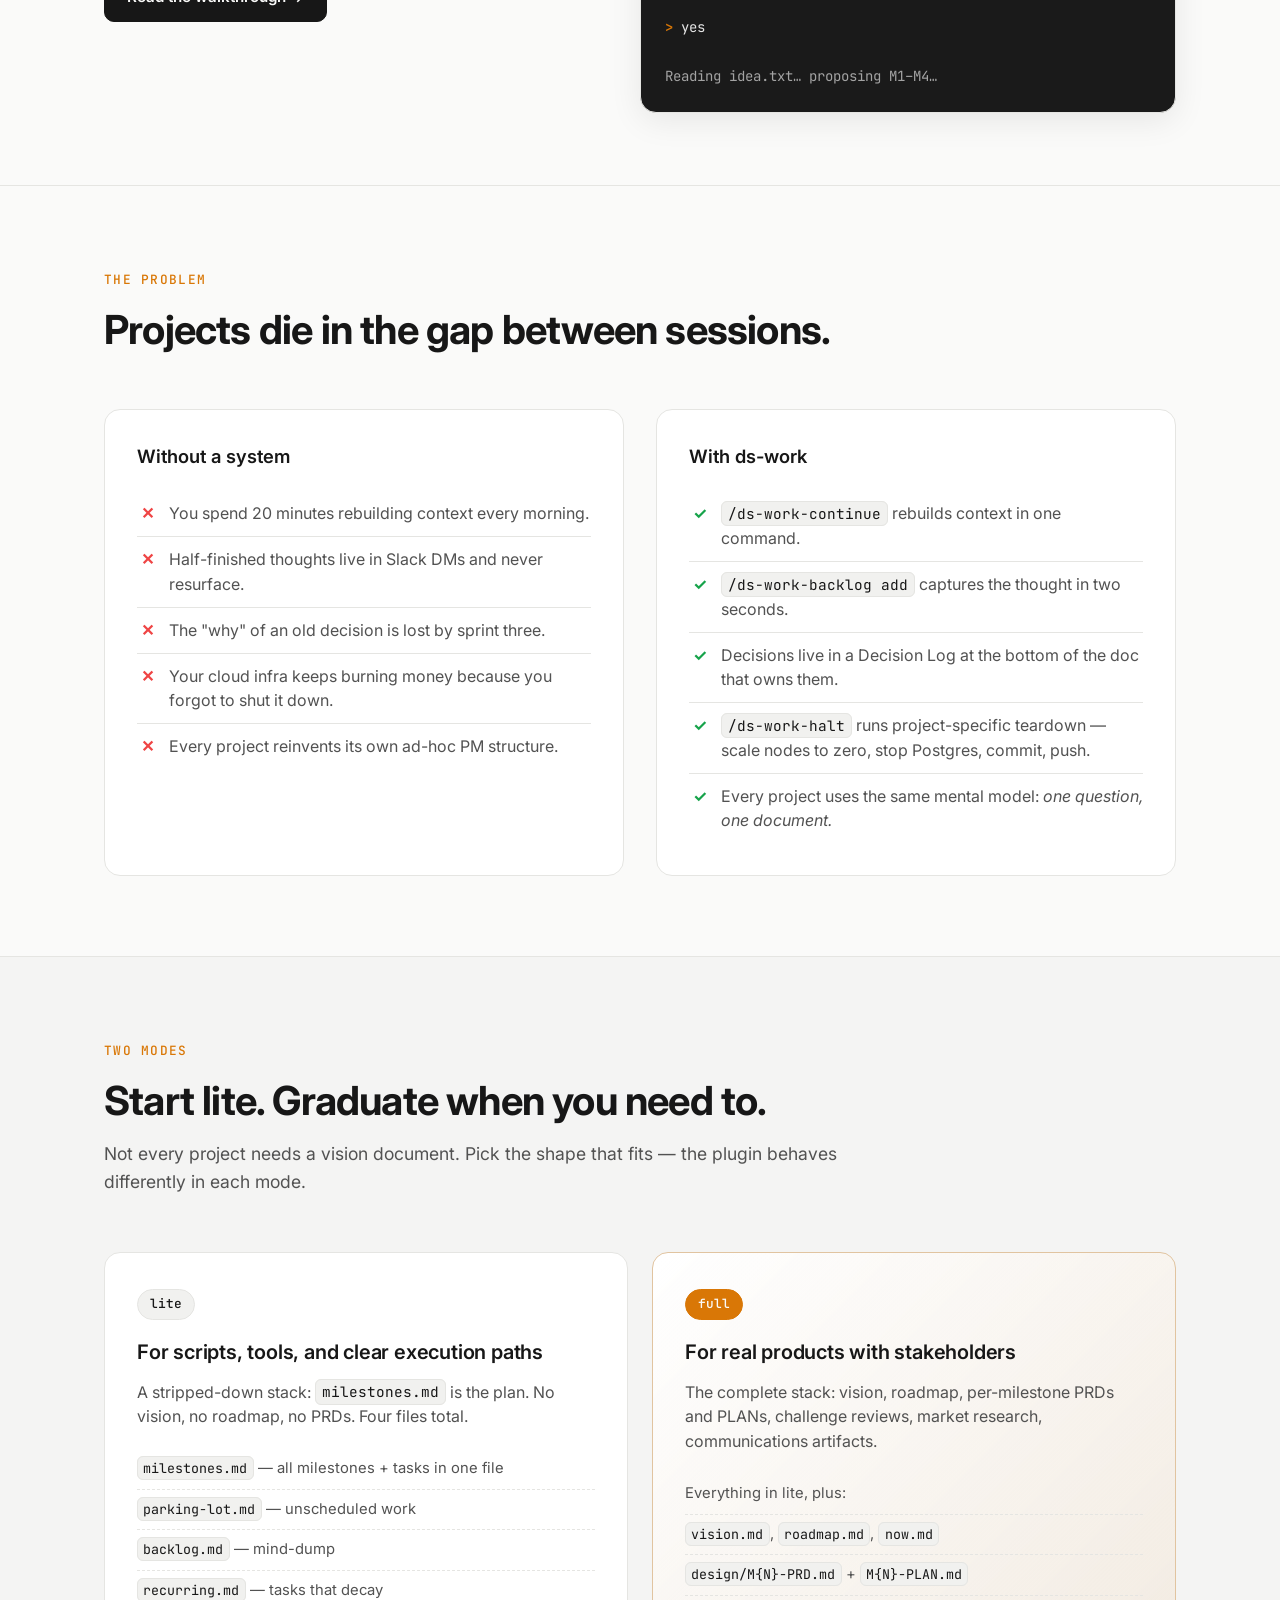
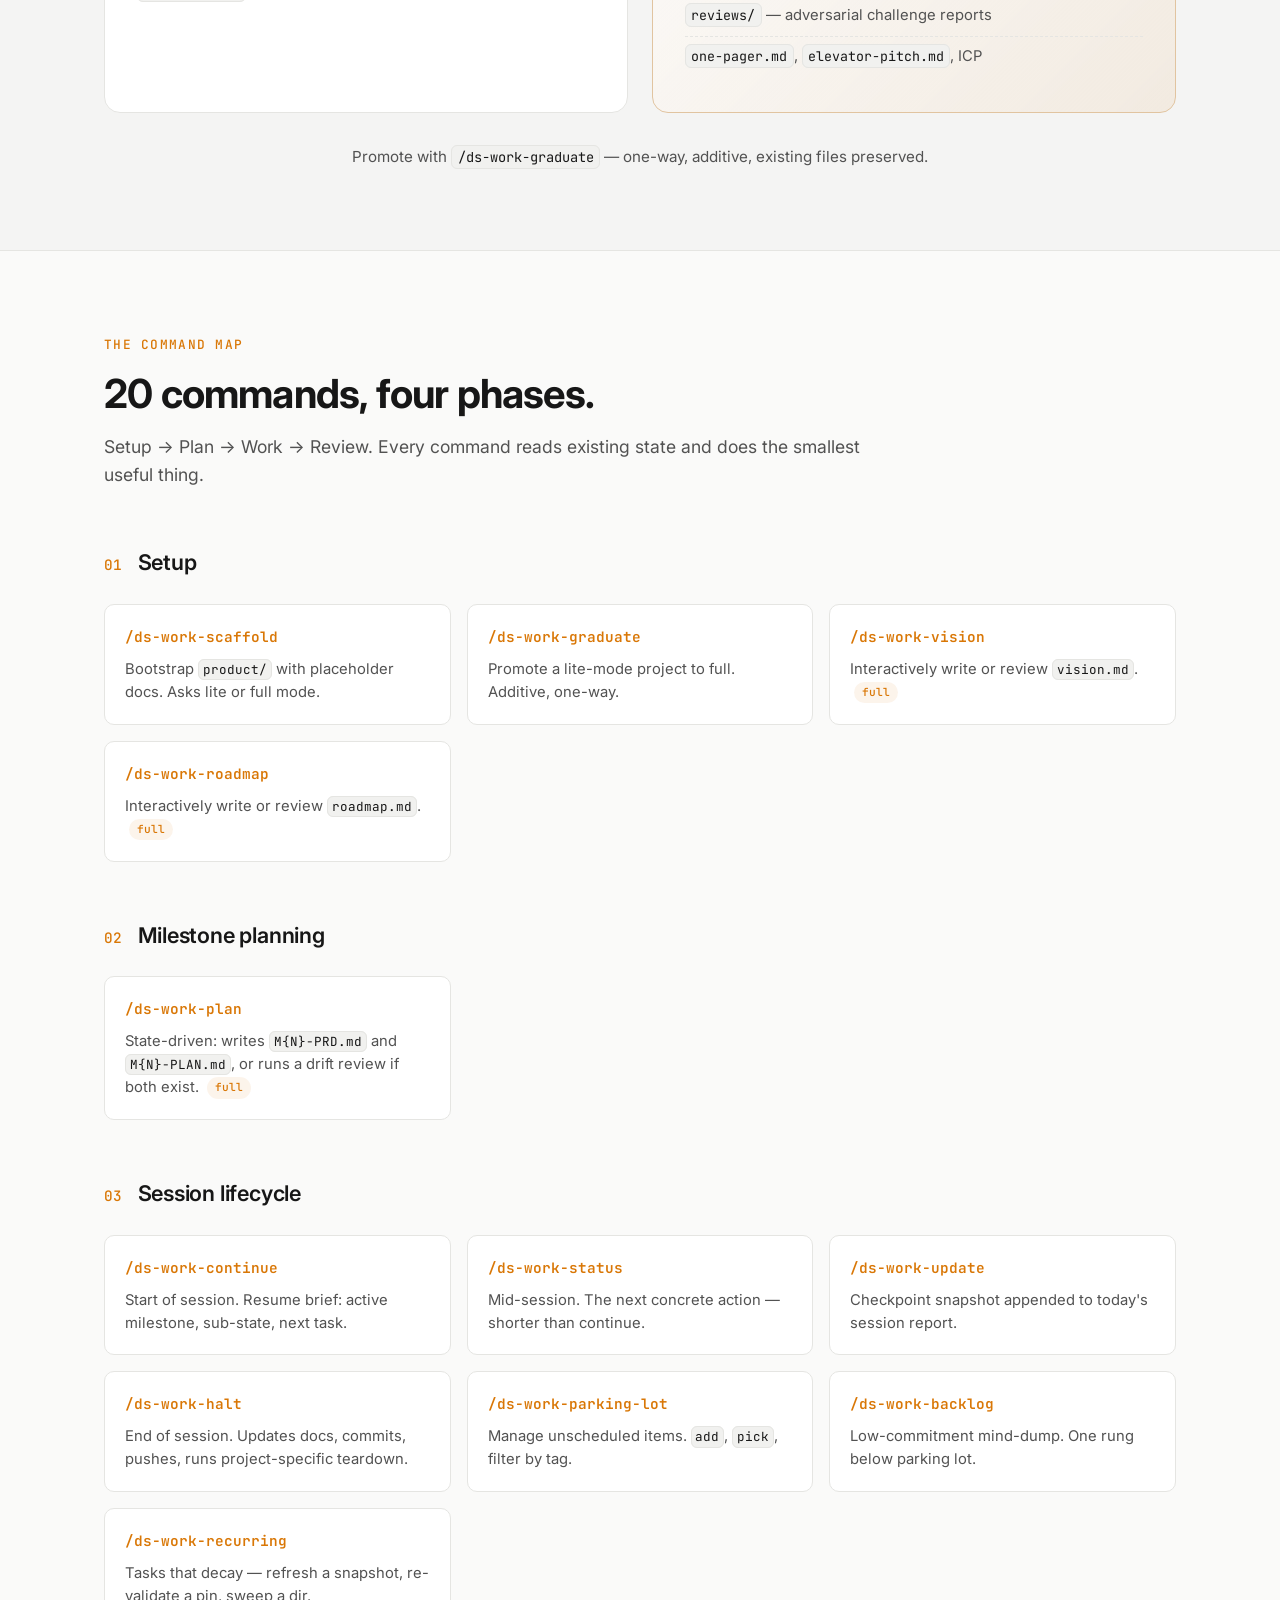
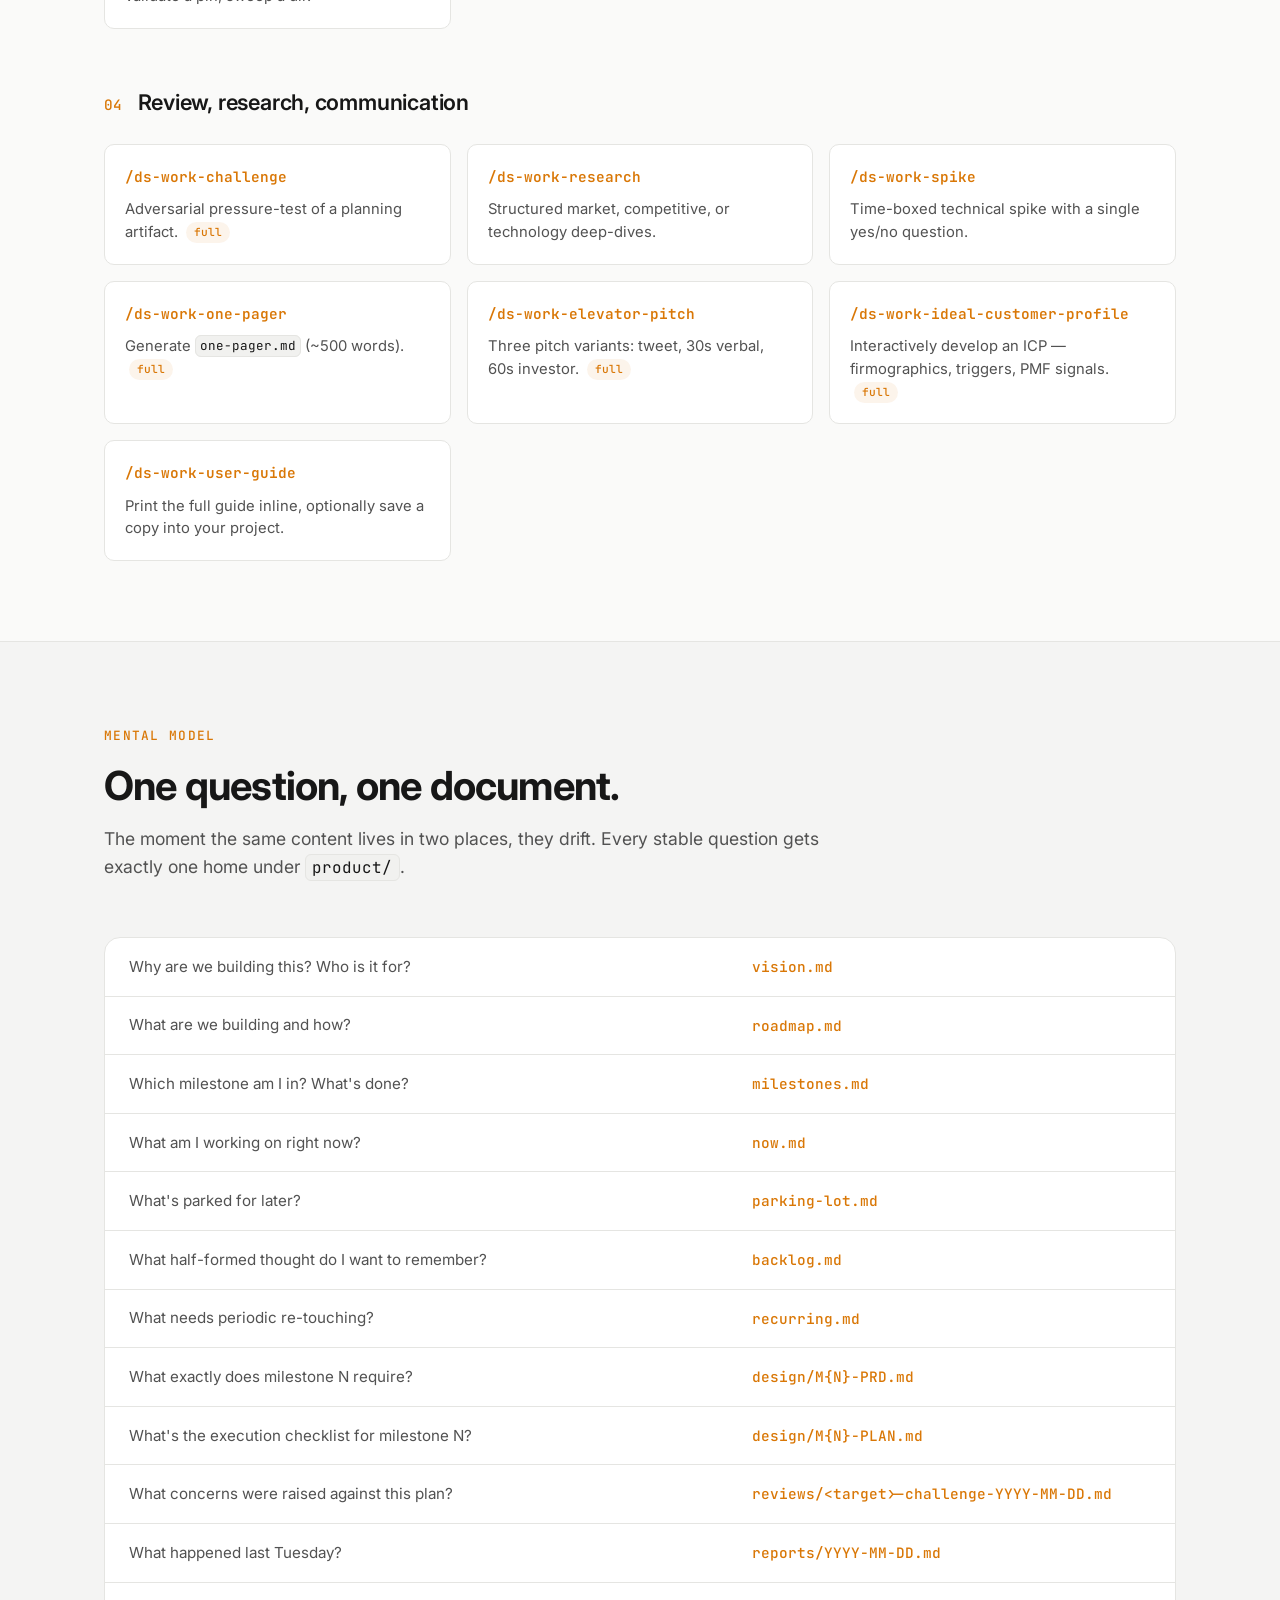
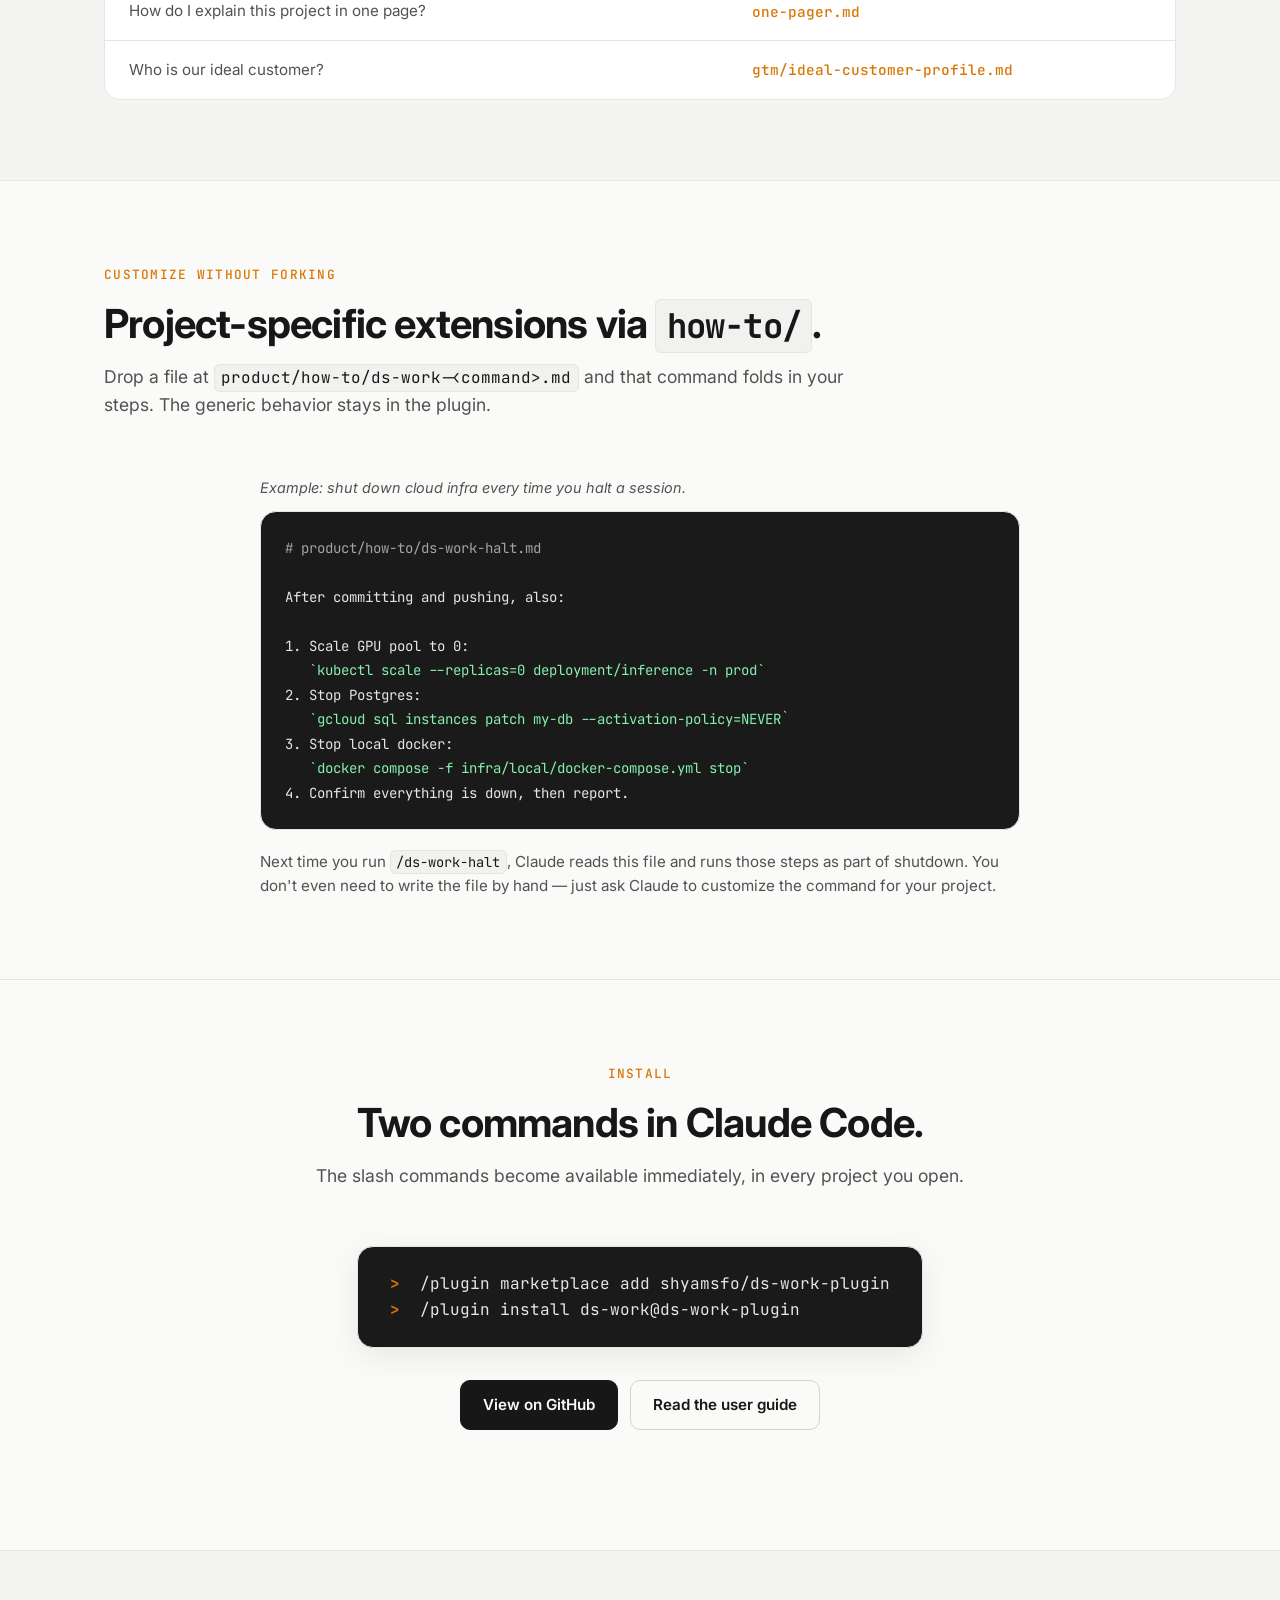
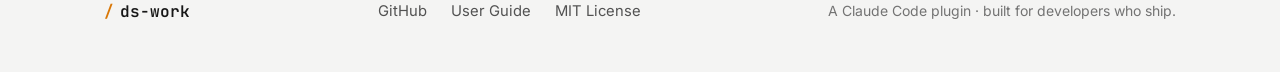
==== commit 707ebb75: "Add linkjar walkthrough page and link it from the landing + README - docs/walkthrough.html: ten-step" ====
--- a/docs/index.html
+++ b/docs/index.html
@@ -1,10 +1,21 @@
 <!DOCTYPE html>
-<html lang="en">
+<html lang="en" data-theme="light">
 <head>
   <meta charset="UTF-8" />
   <meta name="viewport" content="width=device-width, initial-scale=1.0" />
   <title>ds-work — project management as slash commands for Claude Code</title>
   <meta name="description" content="A Claude Code plugin that adds 20 lightweight slash commands for managing software projects end-to-end: vision, roadmap, milestones, session lifecycle, parking lot, backlog, and review." />
+  <script>
+    (function () {
+      try {
+        var stored = localStorage.getItem('ds-work-theme');
+        var theme = (stored === 'light' || stored === 'dark')
+          ? stored
+          : (window.matchMedia('(prefers-color-scheme: dark)').matches ? 'dark' : 'light');
+        document.documentElement.setAttribute('data-theme', theme);
+      } catch (e) {}
+    })();
+  </script>
   <link rel="preconnect" href="https://fonts.googleapis.com" />
   <link rel="preconnect" href="https://fonts.gstatic.com" crossorigin />
   <link href="https://fonts.googleapis.com/css2?family=Inter:wght@400;500;600;700;800&family=JetBrains+Mono:wght@400;500;600&display=swap" rel="stylesheet" />
@@ -20,7 +31,7 @@
       <nav class="site-nav">
         <a href="#why">Why</a>
         <a href="#commands">Commands</a>
-        <a href="#stack">Stack</a>
+        <a href="walkthrough.html">Walkthrough</a>
         <a href="#install">Install</a>
         <a href="https://github.com/shyamsfo/ds-work-plugin" class="nav-github" target="_blank" rel="noopener">GitHub</a>
       </nav>
@@ -80,6 +91,45 @@
 <span class="muted">Writing reports/2026-10-08.md…</span>
 <span class="muted">Scaling GPU pool to 0 (how-to/ds-work-halt.md)…</span>
 <span class="ok">✓ Session wrapped. Pushed to origin/main.</span></pre>
+        </div>
+      </div>
+    </section>
+
+    <section class="section section-walk-teaser">
+      <div class="container">
+        <div class="walk-teaser">
+          <div class="walk-teaser-copy">
+            <div class="eyebrow">Walkthrough</div>
+            <h2>Watch it on a real project.</h2>
+            <p>
+              Ten steps, from empty directory to shipped milestones: scaffolding a FastAPI service called <strong>linkjar</strong>, feeding Claude a napkin brief, letting it propose milestones, and running the daily <code>continue</code> / <code>update</code> / <code>halt</code> loop. Every terminal block is what the plugin actually prints — no marketing fiction.
+            </p>
+            <a href="walkthrough.html" class="btn btn-primary">Read the walkthrough →</a>
+          </div>
+          <div class="walk-teaser-terminal" aria-hidden="true">
+            <div class="terminal-chrome">
+              <span class="dot dot-red"></span>
+              <span class="dot dot-yellow"></span>
+              <span class="dot dot-green"></span>
+              <span class="terminal-title">claude code — linkjar</span>
+            </div>
+            <pre class="terminal-body"><span class="prompt">&gt;</span> <span class="cmd">/ds-work-scaffold</span>
+
+<span class="muted">Pick a mode: full / lite (default: full)</span>
+
+<span class="prompt">&gt;</span> lite
+
+<span class="muted">Creating product/ (lite mode)…</span>
+  <span class="ok">✓</span> product/milestones.md
+  <span class="ok">✓</span> product/parking-lot.md
+  <span class="ok">✓</span> product/reports/
+
+<span class="muted">Done. milestones.md is empty — seed it from idea.txt?</span>
+
+<span class="prompt">&gt;</span> yes
+
+<span class="muted">Reading idea.txt… proposing M1–M4…</span></pre>
+          </div>
         </div>
       </div>
     </section>
--- a/docs/styles.css
+++ b/docs/styles.css
@@ -733,6 +733,279 @@
 
 /* ---------- Responsive ---------- */
 
+/* ---------- Walkthrough teaser (on index) ---------- */
+
+.section-walk-teaser {
+  padding: 72px 0;
+}
+
+.walk-teaser {
+  display: grid;
+  grid-template-columns: 1fr 1.1fr;
+  gap: 48px;
+  align-items: center;
+}
+
+.walk-teaser-copy .eyebrow { margin-bottom: 14px; }
+
+.walk-teaser-copy h2 {
+  font-size: clamp(1.75rem, 3.2vw, 2.3rem);
+  font-weight: 700;
+  letter-spacing: -0.02em;
+  line-height: 1.15;
+  margin-bottom: 16px;
+}
+
+.walk-teaser-copy p {
+  color: var(--text-muted);
+  font-size: 1.05rem;
+  line-height: 1.6;
+  margin-bottom: 24px;
+}
+
+.walk-teaser-terminal {
+  background: var(--bg-terminal);
+  border-radius: var(--radius-lg);
+  box-shadow: var(--shadow-lg);
+  overflow: hidden;
+  border: 1px solid var(--border);
+}
+
+/* ---------- Walkthrough page ---------- */
+
+.nav-active {
+  color: var(--text) !important;
+  position: relative;
+}
+.nav-active::after {
+  content: '';
+  position: absolute;
+  left: 0;
+  right: 0;
+  bottom: -22px;
+  height: 2px;
+  background: var(--accent);
+  border-radius: 2px;
+}
+
+.walk-hero {
+  padding: 72px 0 40px;
+  position: relative;
+  overflow: hidden;
+}
+
+.walk-hero::before {
+  content: '';
+  position: absolute;
+  top: -200px;
+  right: -200px;
+  width: 500px;
+  height: 500px;
+  background: radial-gradient(circle, var(--accent-soft) 0%, transparent 70%);
+  pointer-events: none;
+}
+
+.walk-hero .hero-title { margin-bottom: 20px; }
+.walk-hero .hero-subtitle { margin-bottom: 40px; }
+
+.walk-toc {
+  background: var(--bg-elevated);
+  border: 1px solid var(--border);
+  border-radius: var(--radius-lg);
+  padding: 24px 28px;
+  max-width: 720px;
+}
+
+.walk-toc-label {
+  font-family: var(--font-mono);
+  font-size: 0.78rem;
+  color: var(--accent);
+  text-transform: uppercase;
+  letter-spacing: 0.1em;
+  margin-bottom: 14px;
+  font-weight: 500;
+}
+
+.walk-toc-list {
+  list-style: none;
+  padding: 0;
+  margin: 0;
+  display: grid;
+  grid-template-columns: 1fr 1fr;
+  gap: 6px 24px;
+  counter-reset: toc-counter;
+}
+
+.walk-toc-list li {
+  counter-increment: toc-counter;
+  position: relative;
+  padding-left: 32px;
+  font-size: 0.95rem;
+  line-height: 1.55;
+}
+
+.walk-toc-list li::before {
+  content: counter(toc-counter, decimal-leading-zero);
+  position: absolute;
+  left: 0;
+  top: 0;
+  color: var(--text-subtle);
+  font-family: var(--font-mono);
+  font-size: 0.78rem;
+  font-weight: 500;
+  padding-top: 3px;
+}
+
+.walk-toc-list a {
+  color: var(--text-muted);
+}
+.walk-toc-list a:hover {
+  color: var(--text);
+}
+
+.walk-section {
+  padding-top: 32px;
+}
+
+.walk-step {
+  padding: 48px 0;
+  border-top: 1px solid var(--border);
+  scroll-margin-top: 80px;
+}
+
+.walk-step:first-of-type {
+  border-top: none;
+  padding-top: 24px;
+}
+
+.walk-step-head {
+  display: flex;
+  align-items: baseline;
+  gap: 20px;
+  margin-bottom: 24px;
+}
+
+.walk-step-num {
+  font-family: var(--font-mono);
+  font-size: 1.1rem;
+  color: var(--accent);
+  font-weight: 600;
+  letter-spacing: 0.02em;
+  flex-shrink: 0;
+}
+
+.walk-step-title {
+  font-size: clamp(1.4rem, 2.6vw, 1.85rem);
+  font-weight: 700;
+  letter-spacing: -0.02em;
+  line-height: 1.2;
+  margin: 0;
+}
+
+.walk-prose {
+  font-size: 1.05rem;
+  color: var(--text-muted);
+  line-height: 1.7;
+  margin: 0 0 24px;
+  max-width: 760px;
+}
+
+.walk-prose code {
+  font-size: 0.88em;
+}
+
+.walk-prose em {
+  color: var(--text);
+}
+
+.walk-file-label {
+  display: inline-block;
+  font-family: var(--font-mono);
+  font-size: 0.78rem;
+  color: var(--text-subtle);
+  background: var(--bg-code);
+  border: 1px solid var(--border);
+  border-radius: var(--radius-sm);
+  padding: 3px 10px;
+  margin-bottom: 10px;
+}
+
+.walk-terminal {
+  background: var(--bg-terminal);
+  border-radius: var(--radius-lg);
+  box-shadow: var(--shadow-md);
+  overflow: hidden;
+  border: 1px solid var(--border);
+  margin-bottom: 24px;
+}
+
+.walk-terminal .terminal-body {
+  padding: 22px 24px;
+  font-size: 0.86rem;
+  line-height: 1.65;
+}
+
+.walk-callout {
+  background: var(--accent-soft);
+  border: 1px solid color-mix(in srgb, var(--accent) 20%, transparent);
+  border-left: 3px solid var(--accent);
+  border-radius: var(--radius-md);
+  padding: 18px 22px;
+  margin: 8px 0 0;
+  max-width: 760px;
+}
+
+.walk-callout-label {
+  font-family: var(--font-mono);
+  font-size: 0.75rem;
+  color: var(--accent);
+  text-transform: uppercase;
+  letter-spacing: 0.1em;
+  font-weight: 600;
+  margin-bottom: 6px;
+}
+
+.walk-callout p {
+  color: var(--text);
+  font-size: 0.98rem;
+  line-height: 1.6;
+  margin: 0;
+}
+
+.walk-callout code {
+  font-size: 0.9em;
+}
+
+.walk-close {
+  padding: 64px 0 32px;
+  border-top: 1px solid var(--border);
+  margin-top: 32px;
+  max-width: 820px;
+}
+
+.walk-close-title {
+  font-size: clamp(1.75rem, 3.2vw, 2.3rem);
+  font-weight: 700;
+  letter-spacing: -0.02em;
+  margin-bottom: 20px;
+}
+
+.walk-close-lead {
+  font-size: 1.08rem;
+  color: var(--text-muted);
+  line-height: 1.7;
+  margin-bottom: 20px;
+}
+
+.walk-close-cta {
+  display: flex;
+  gap: 12px;
+  flex-wrap: wrap;
+  margin-top: 32px;
+}
+
+/* ---------- Responsive ---------- */
+
 @media (max-width: 820px) {
   .site-nav { display: none; }
 
@@ -756,4 +1029,26 @@
   .col { padding: 24px; }
 
   .footer-inner { flex-direction: column; text-align: center; }
-}
+
+  .walk-teaser {
+    grid-template-columns: 1fr;
+    gap: 28px;
+  }
+
+  .walk-toc-list {
+    grid-template-columns: 1fr;
+  }
+
+  .walk-step { padding: 36px 0; }
+
+  .walk-step-head {
+    flex-direction: column;
+    gap: 6px;
+    align-items: flex-start;
+  }
+
+  .walk-terminal .terminal-body {
+    padding: 18px 16px;
+    font-size: 0.8rem;
+  }
+}
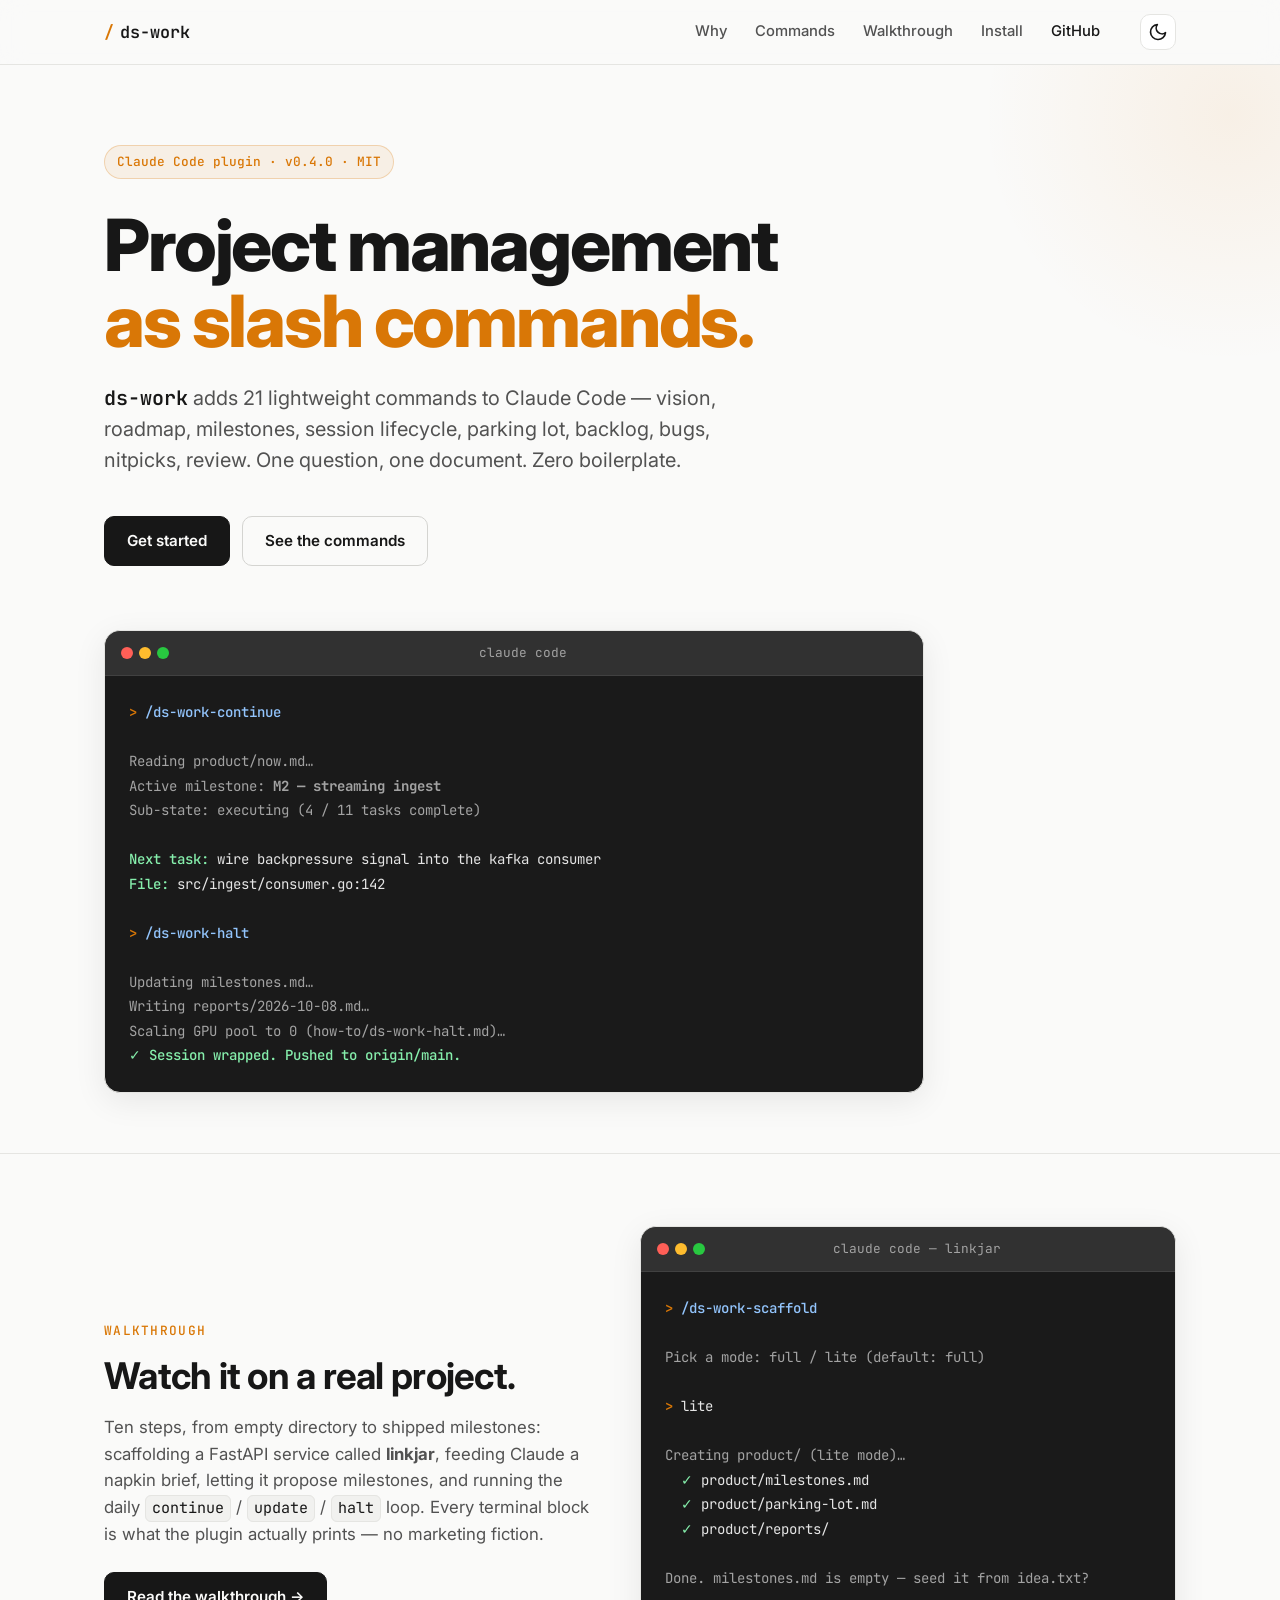
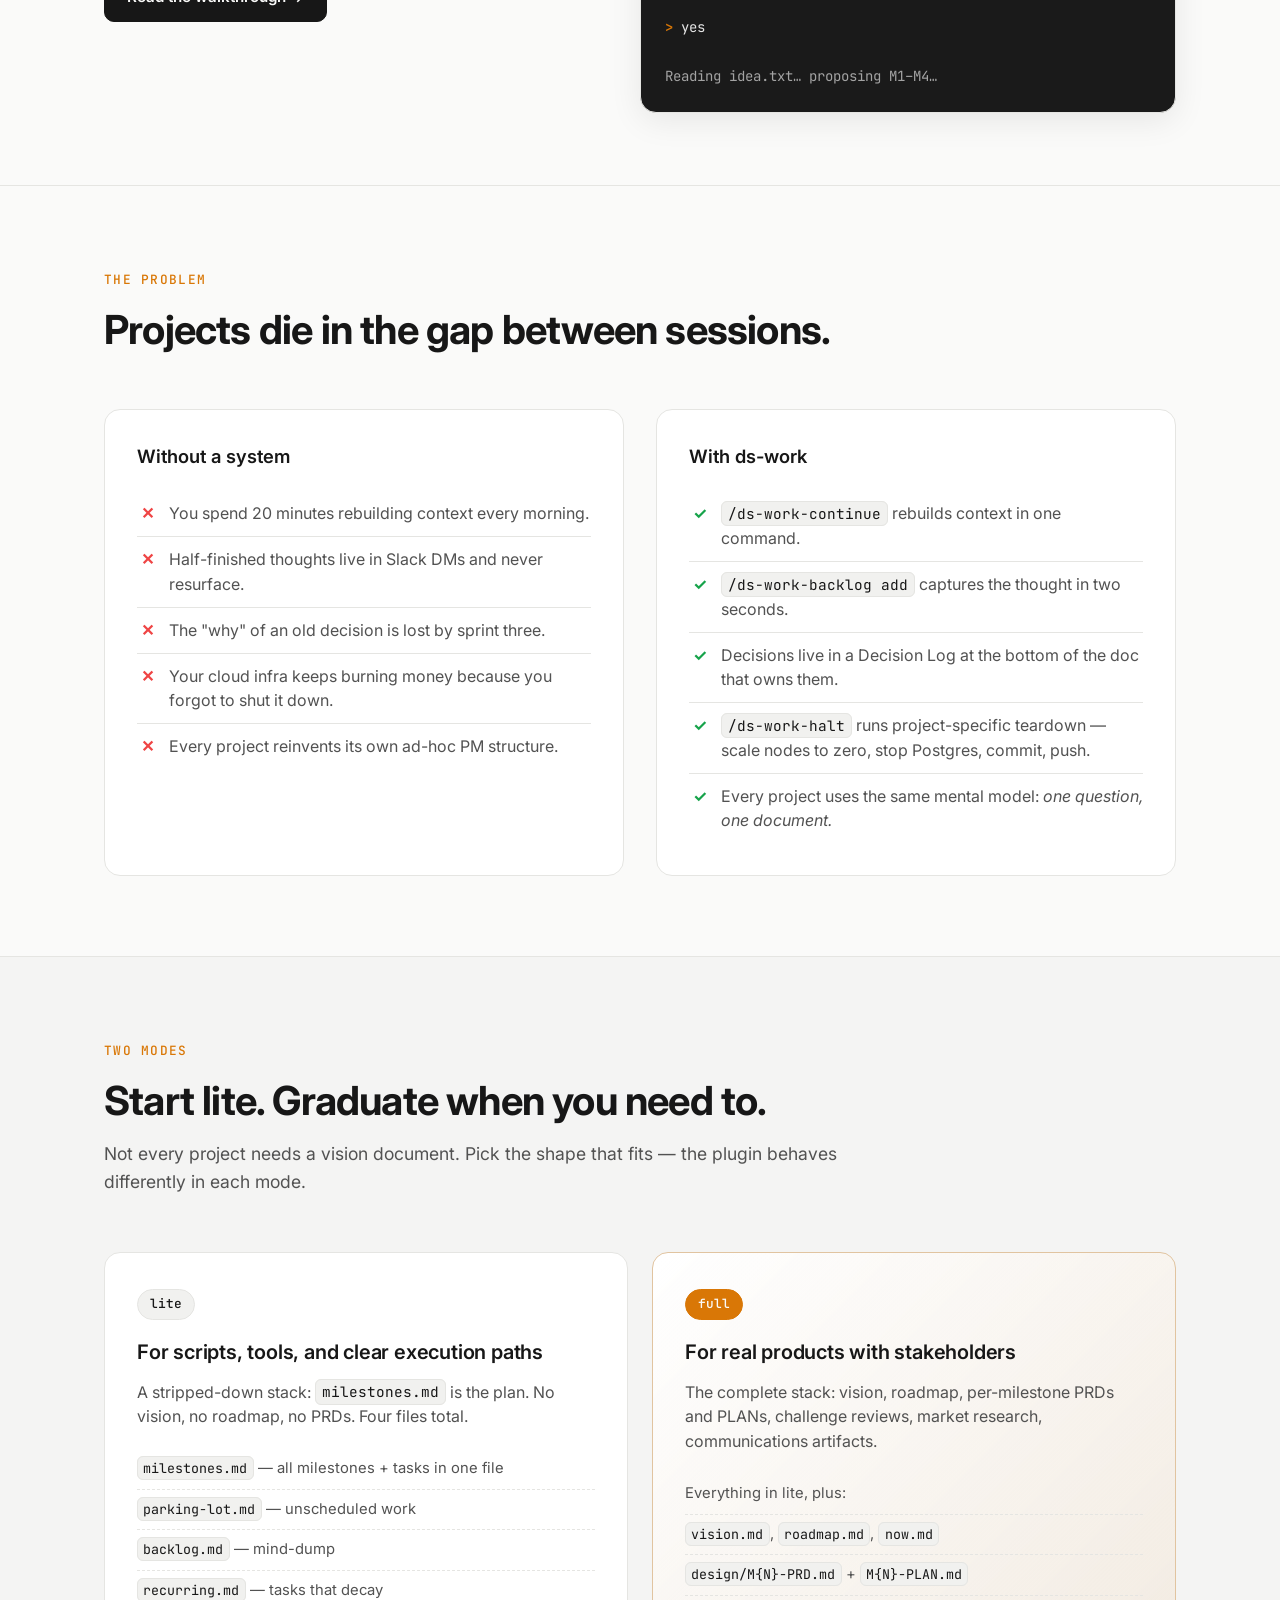
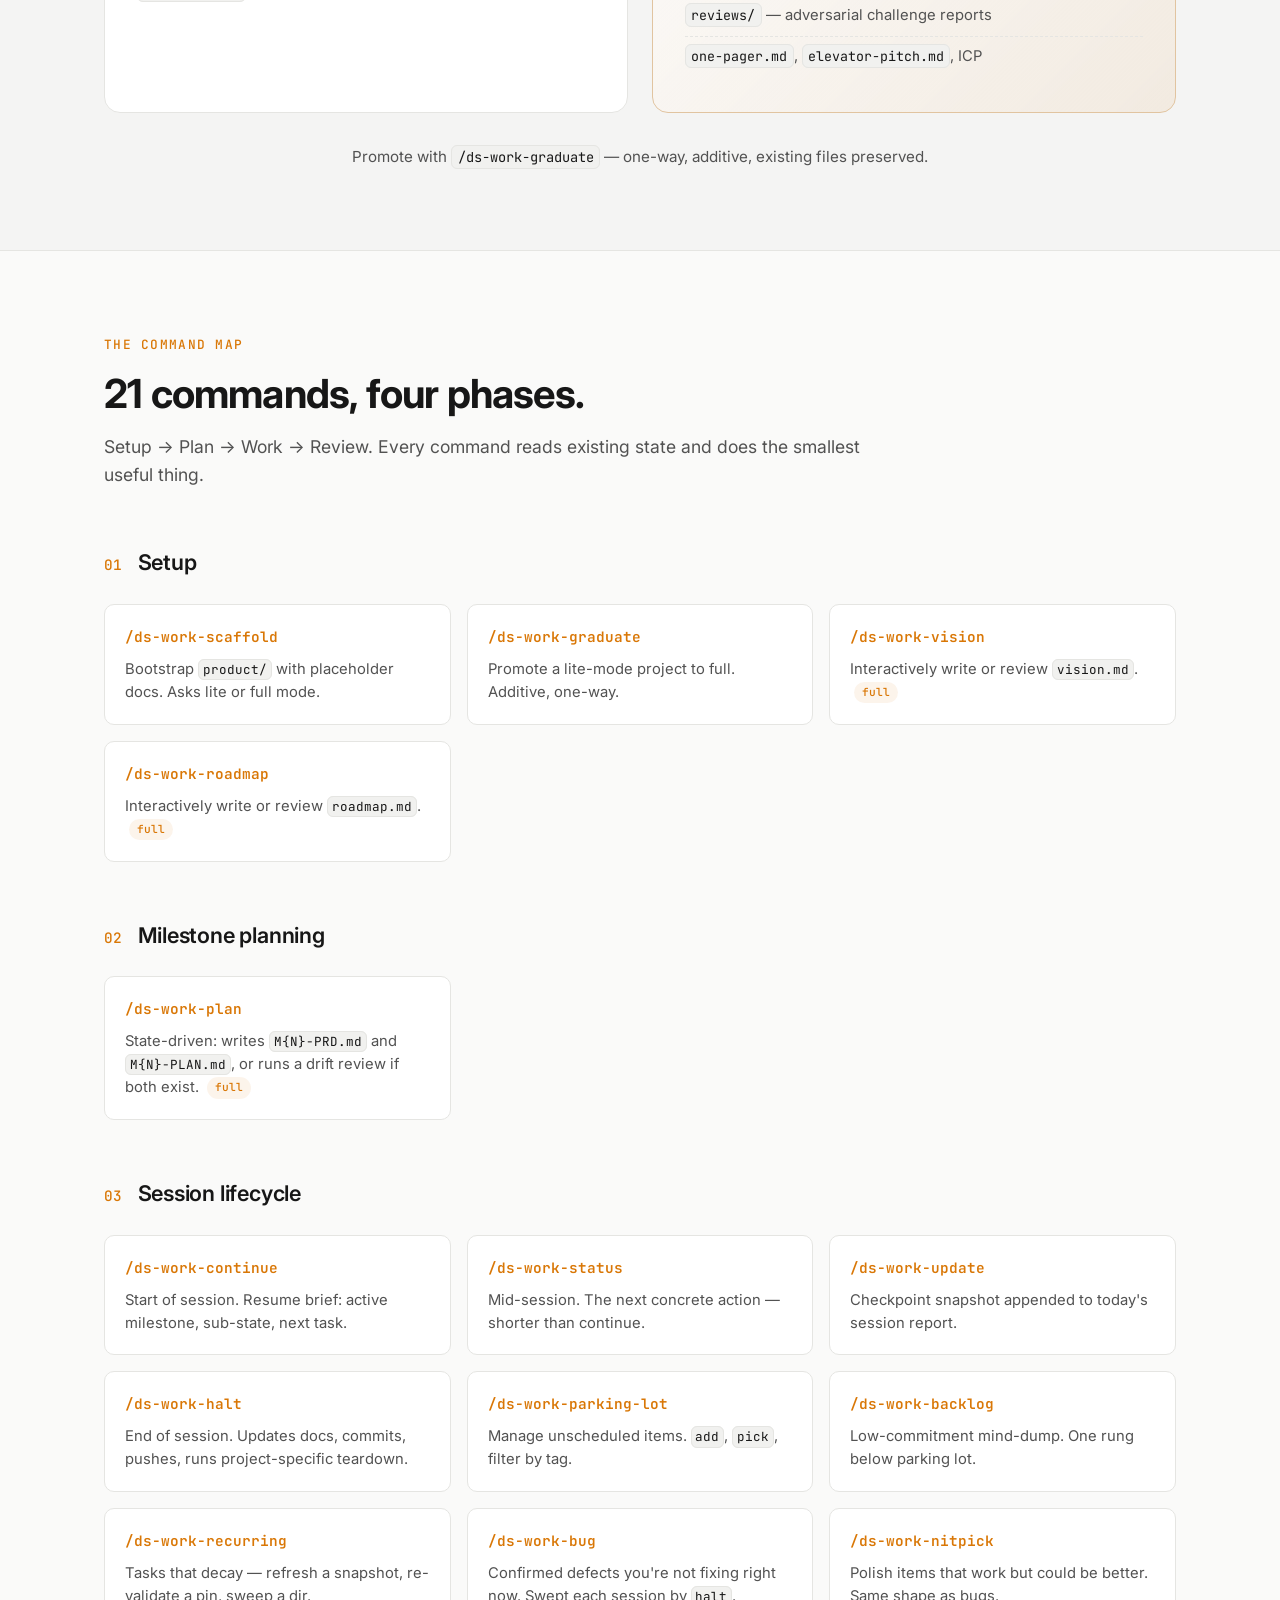
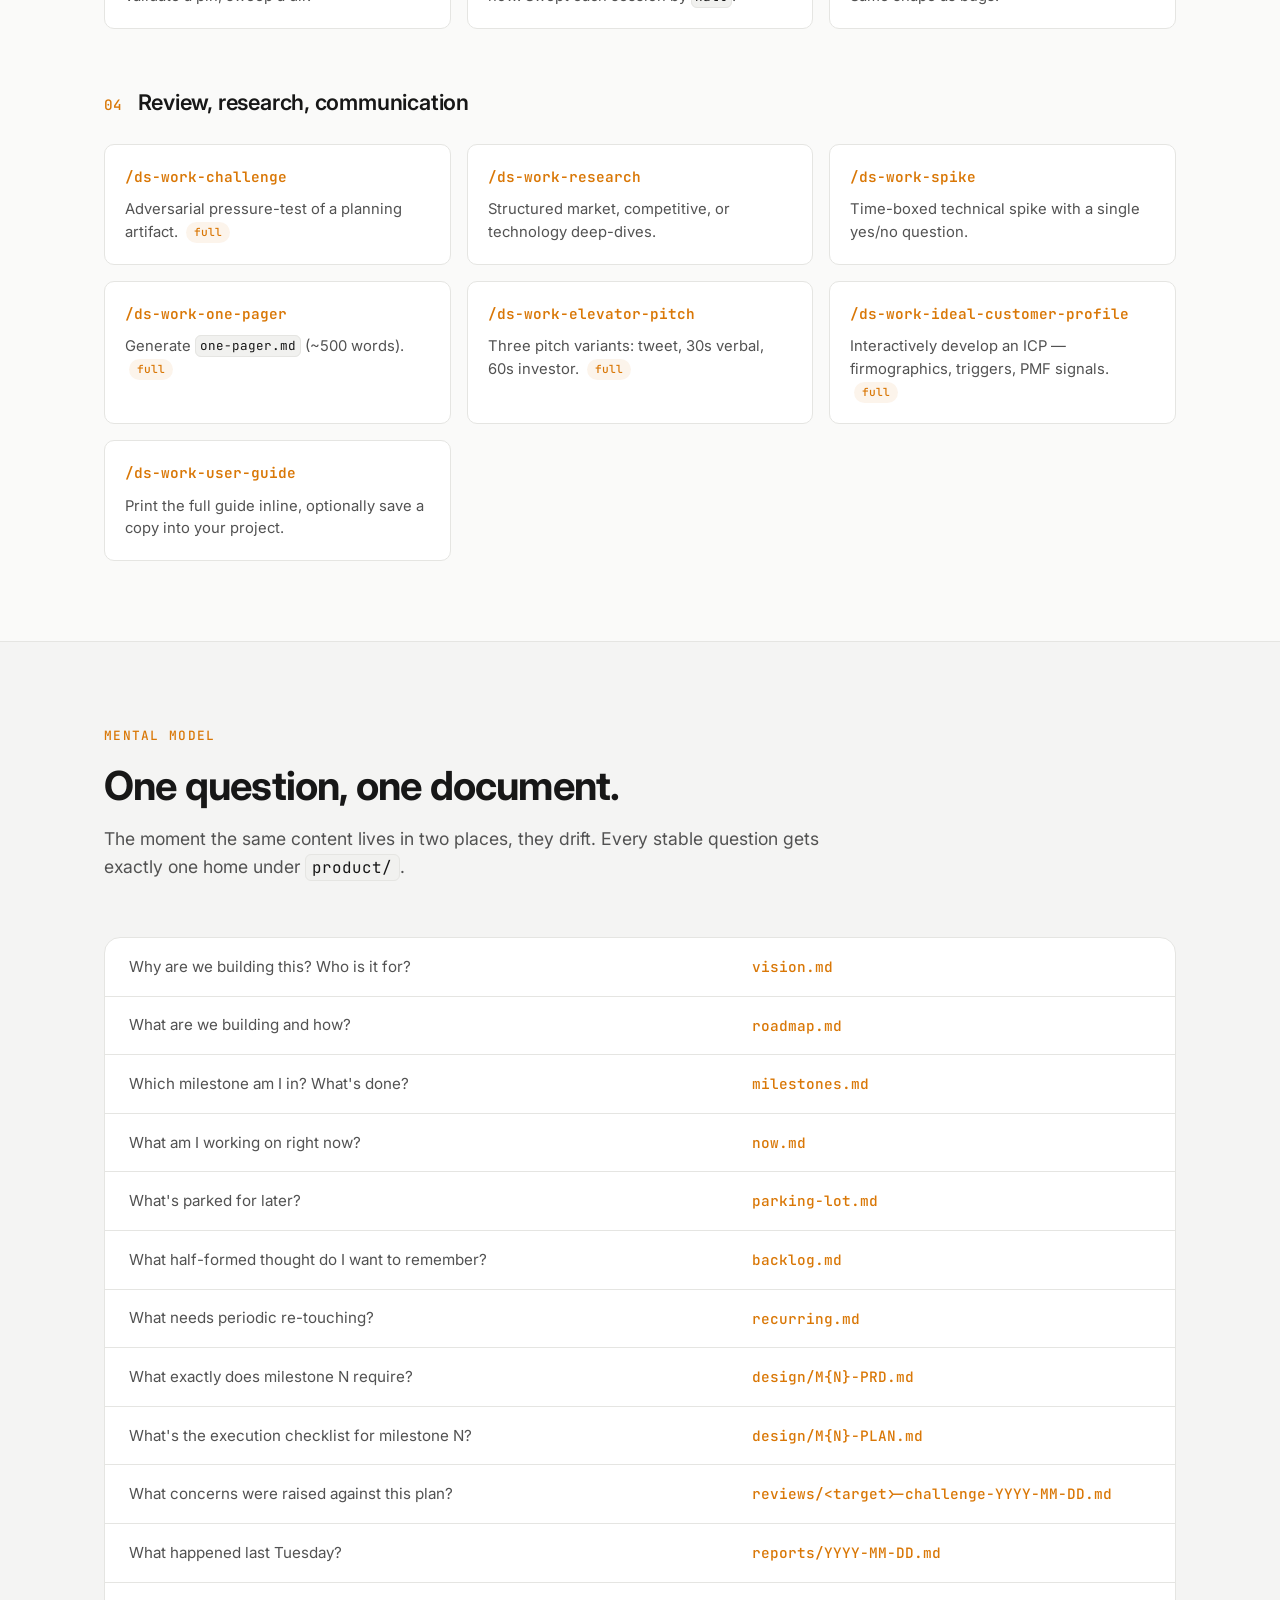
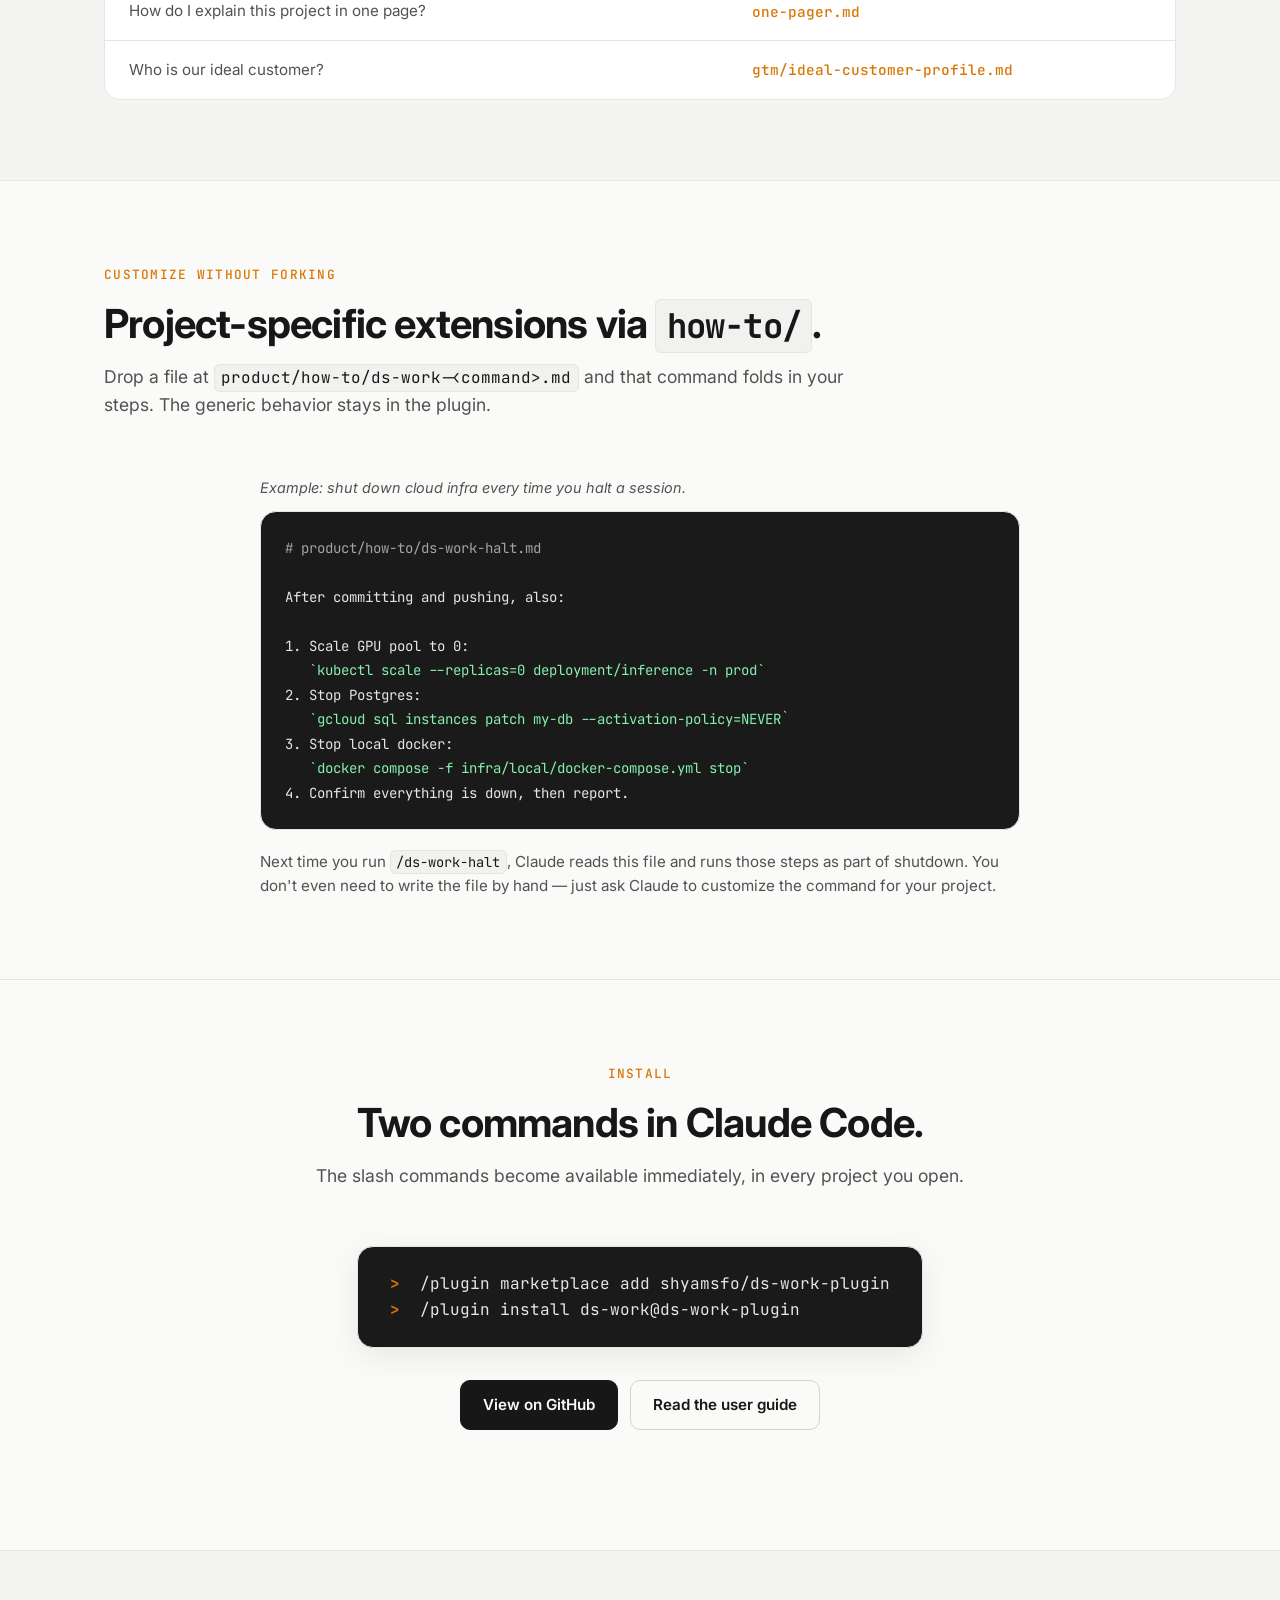
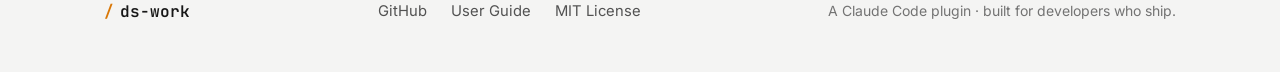
==== commit c41bbca7: "Add /ds-work-bug and /ds-work-nitpick Two new commands that mirror /ds-work-parking-lot's shape (def" ====
--- a/docs/index.html
+++ b/docs/index.html
@@ -4,7 +4,7 @@
   <meta charset="UTF-8" />
   <meta name="viewport" content="width=device-width, initial-scale=1.0" />
   <title>ds-work — project management as slash commands for Claude Code</title>
-  <meta name="description" content="A Claude Code plugin that adds 20 lightweight slash commands for managing software projects end-to-end: vision, roadmap, milestones, session lifecycle, parking lot, backlog, and review." />
+  <meta name="description" content="A Claude Code plugin that adds 21 lightweight slash commands for managing software projects end-to-end: vision, roadmap, milestones, session lifecycle, parking lot, backlog, bugs, nitpicks, and review." />
   <script>
     (function () {
       try {
@@ -63,7 +63,7 @@
           <span class="accent">as slash commands.</span>
         </h1>
         <p class="hero-subtitle">
-          <strong>ds-work</strong> adds 20 lightweight commands to Claude Code — vision, roadmap, milestones, session lifecycle, parking lot, backlog, review. One question, one document. Zero boilerplate.
+          <strong>ds-work</strong> adds 21 lightweight commands to Claude Code — vision, roadmap, milestones, session lifecycle, parking lot, backlog, bugs, nitpicks, review. One question, one document. Zero boilerplate.
         </p>
         <div class="hero-cta">
           <a href="#install" class="btn btn-primary">Get started</a>
@@ -209,7 +209,7 @@
       <div class="container">
         <div class="section-head">
           <div class="eyebrow">The command map</div>
-          <h2>20 commands, four phases.</h2>
+          <h2>21 commands, four phases.</h2>
           <p class="section-lead">
             Setup → Plan → Work → Review. Every command reads existing state and does the smallest useful thing.
           </p>
@@ -277,6 +277,14 @@
             <div class="cmd-card">
               <code class="cmd-name">/ds-work-recurring</code>
               <p>Tasks that decay — refresh a snapshot, re-validate a pin, sweep a dir.</p>
+            </div>
+            <div class="cmd-card">
+              <code class="cmd-name">/ds-work-bug</code>
+              <p>Confirmed defects you're not fixing right now. Swept each session by <code>halt</code>.</p>
+            </div>
+            <div class="cmd-card">
+              <code class="cmd-name">/ds-work-nitpick</code>
+              <p>Polish items that work but could be better. Same shape as bugs.</p>
             </div>
           </div>
         </div>
--- a/docs/styles.css
+++ b/docs/styles.css
@@ -863,6 +863,18 @@
   color: var(--text);
 }
 
+.walk-toc-aside {
+  display: inline-block;
+  margin-top: 16px;
+  padding-top: 14px;
+  border-top: 1px dashed var(--border);
+  color: var(--accent);
+  font-size: 0.92rem;
+  font-weight: 500;
+  width: 100%;
+}
+.walk-toc-aside:hover { color: var(--accent-hover); }
+
 .walk-section {
   padding-top: 32px;
 }
@@ -976,10 +988,180 @@
   font-size: 0.9em;
 }
 
-.walk-close {
-  padding: 64px 0 32px;
+/* ---------- Walkthrough command map ---------- */
+
+.walk-map {
+  padding: 56px 0 24px;
   border-top: 1px solid var(--border);
   margin-top: 32px;
+  max-width: 920px;
+  scroll-margin-top: 80px;
+}
+
+.walk-map-title {
+  font-size: clamp(1.75rem, 3.2vw, 2.3rem);
+  font-weight: 700;
+  letter-spacing: -0.02em;
+  margin-bottom: 16px;
+}
+
+.walk-map-lead {
+  font-size: 1.05rem;
+  color: var(--text-muted);
+  line-height: 1.65;
+  margin-bottom: 24px;
+  max-width: 760px;
+}
+
+.walk-map-legend {
+  display: flex;
+  gap: 24px 32px;
+  padding: 14px 20px;
+  background: var(--bg-elevated);
+  border: 1px solid var(--border);
+  border-radius: var(--radius-md);
+  font-size: 0.9rem;
+  color: var(--text-muted);
+  margin-bottom: 36px;
+  flex-wrap: wrap;
+  align-items: center;
+}
+
+.walk-map-legend > span {
+  display: inline-flex;
+  align-items: center;
+  gap: 8px;
+}
+
+.walk-map-legend code {
+  font-size: 0.85em;
+}
+
+.walk-map-phase {
+  margin-bottom: 32px;
+}
+
+.walk-map-phase:last-of-type { margin-bottom: 0; }
+
+.walk-map-phase-title {
+  display: flex;
+  align-items: baseline;
+  gap: 14px;
+  font-size: 1.15rem;
+  font-weight: 600;
+  letter-spacing: -0.01em;
+  margin-bottom: 10px;
+  padding-bottom: 10px;
+  border-bottom: 1px solid var(--border);
+}
+
+.walk-map-phase-num {
+  font-family: var(--font-mono);
+  font-size: 0.8rem;
+  color: var(--accent);
+  font-weight: 500;
+}
+
+.walk-map-table {
+  width: 100%;
+  border-collapse: collapse;
+  background: var(--bg-elevated);
+  border: 1px solid var(--border-strong);
+  border-radius: var(--radius-md);
+  overflow: hidden;
+}
+
+.walk-map-table td {
+  padding: 14px 18px;
+  border-bottom: 1px solid var(--border);
+  vertical-align: top;
+  font-size: 0.94rem;
+  color: var(--text-muted);
+  line-height: 1.6;
+}
+
+.walk-map-table tr:last-child td {
+  border-bottom: none;
+}
+
+.walk-map-table td:first-child {
+  border-right: 1px solid var(--border);
+  width: 260px;
+  background: var(--bg-alt);
+}
+
+.walk-map-table td code {
+  font-size: 0.88em;
+  background: var(--bg-code);
+  padding: 0.1em 0.35em;
+  border: 1px solid var(--border);
+  color: var(--text);
+}
+
+.cmd-cell {
+  display: flex;
+  align-items: center;
+  flex-wrap: wrap;
+  gap: 10px;
+}
+
+.cmd-cell > code {
+  font-family: var(--font-mono);
+  font-size: 0.9rem;
+  color: var(--text);
+  background: transparent;
+  border: none;
+  padding: 0;
+  font-weight: 600;
+}
+
+.walk-map-table tr.done .cmd-cell > code {
+  color: var(--accent);
+}
+
+.walk-map-tick {
+  display: inline-flex;
+  align-items: center;
+  justify-content: center;
+  width: 22px;
+  height: 22px;
+  border-radius: 50%;
+  font-size: 0.78rem;
+  font-weight: 700;
+  flex-shrink: 0;
+}
+
+.walk-map-tick.done {
+  background: color-mix(in srgb, var(--success) 15%, transparent);
+  color: var(--success);
+  border: 1px solid color-mix(in srgb, var(--success) 35%, transparent);
+}
+
+.walk-map-tick.todo {
+  background: transparent;
+  color: var(--text-subtle);
+  border: 1px solid var(--border-strong);
+  font-size: 0.6rem;
+}
+
+.walk-map-tag {
+  display: inline-block;
+  padding: 2px 9px;
+  background: var(--accent-soft);
+  color: var(--accent);
+  border-radius: 999px;
+  font-size: 0.68rem;
+  font-family: var(--font-mono);
+  font-weight: 500;
+  margin-left: 8px;
+  vertical-align: 2px;
+  letter-spacing: 0.02em;
+}
+
+.walk-close {
+  padding: 56px 0 32px;
+  border-top: 1px solid var(--border);
+  margin-top: 24px;
   max-width: 820px;
 }
 
@@ -1051,4 +1233,9 @@
     padding: 18px 16px;
     font-size: 0.8rem;
   }
-}
+
+  .walk-map { padding: 40px 0 16px; }
+  .walk-map-legend { gap: 10px 20px; padding: 12px 16px; font-size: 0.85rem; }
+  .walk-map-table td { padding: 12px 14px; font-size: 0.9rem; }
+  .walk-map-table td:first-child { width: 180px; }
+}
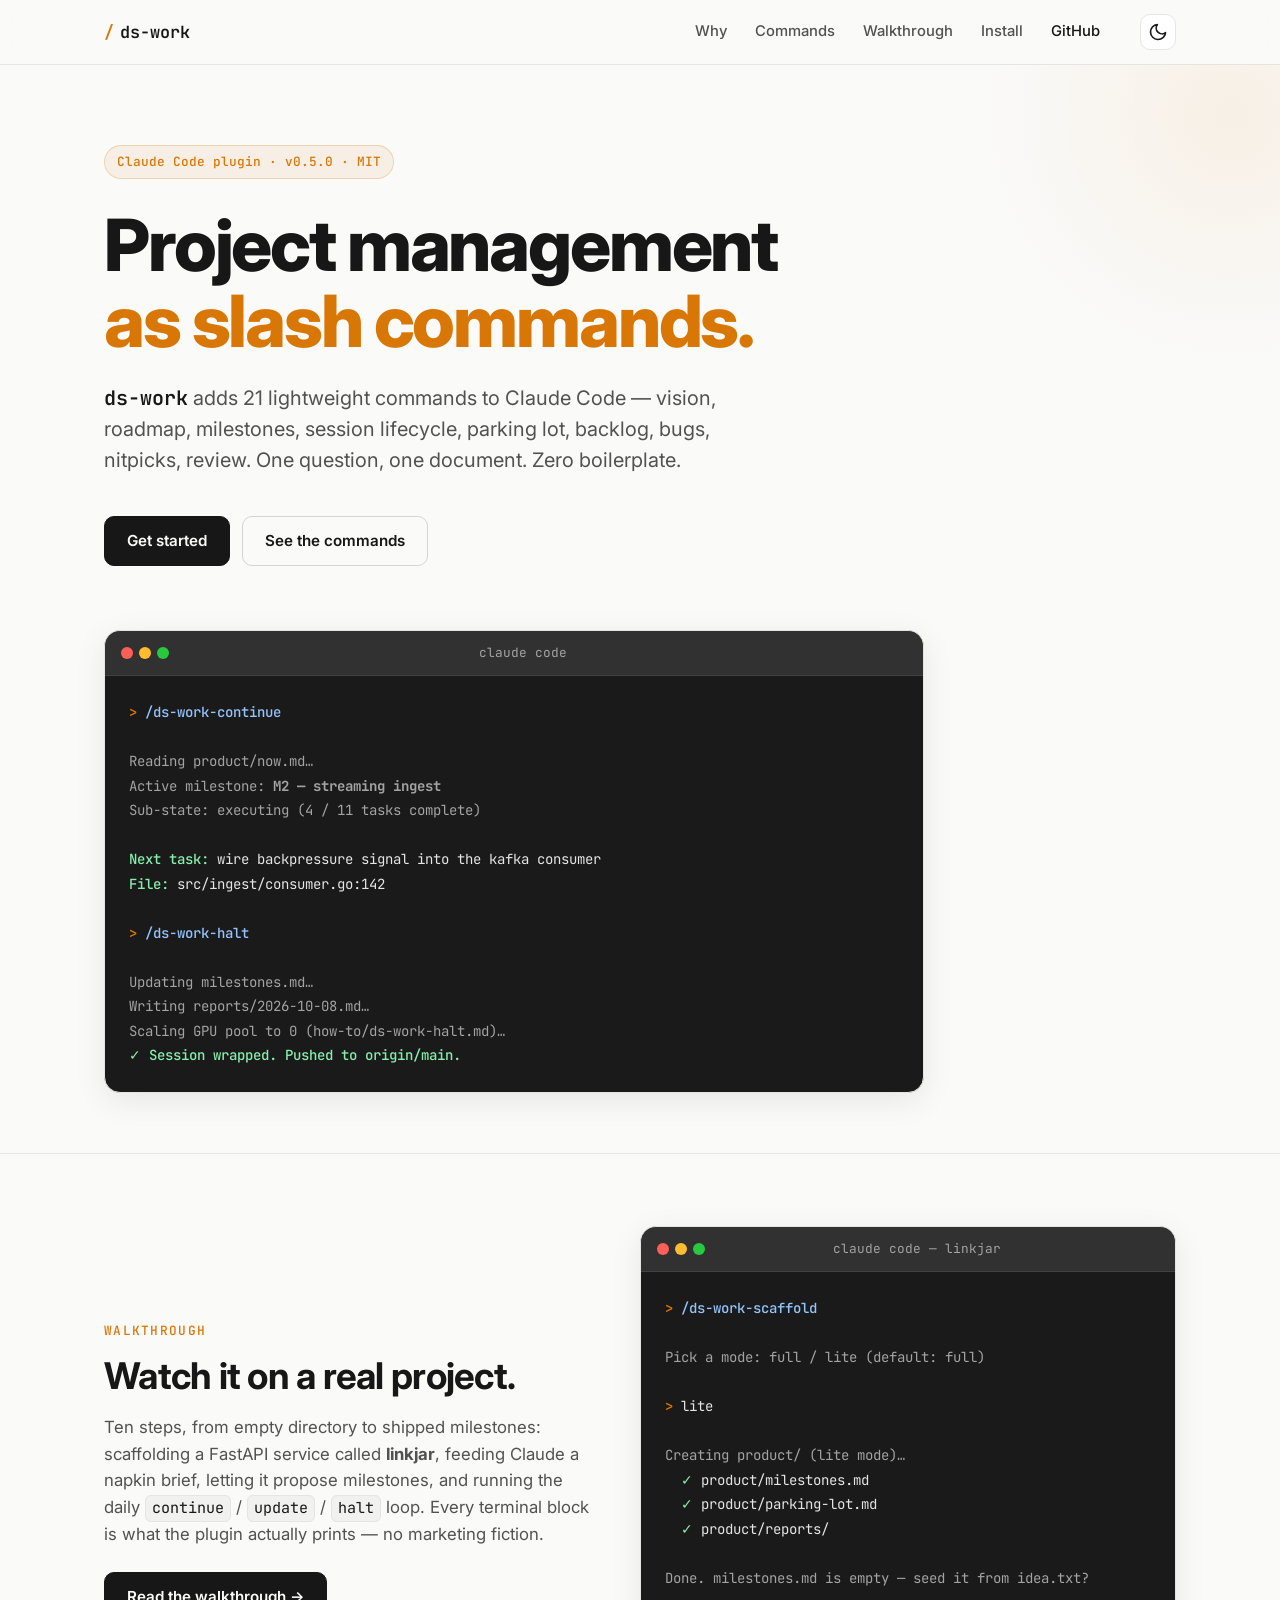
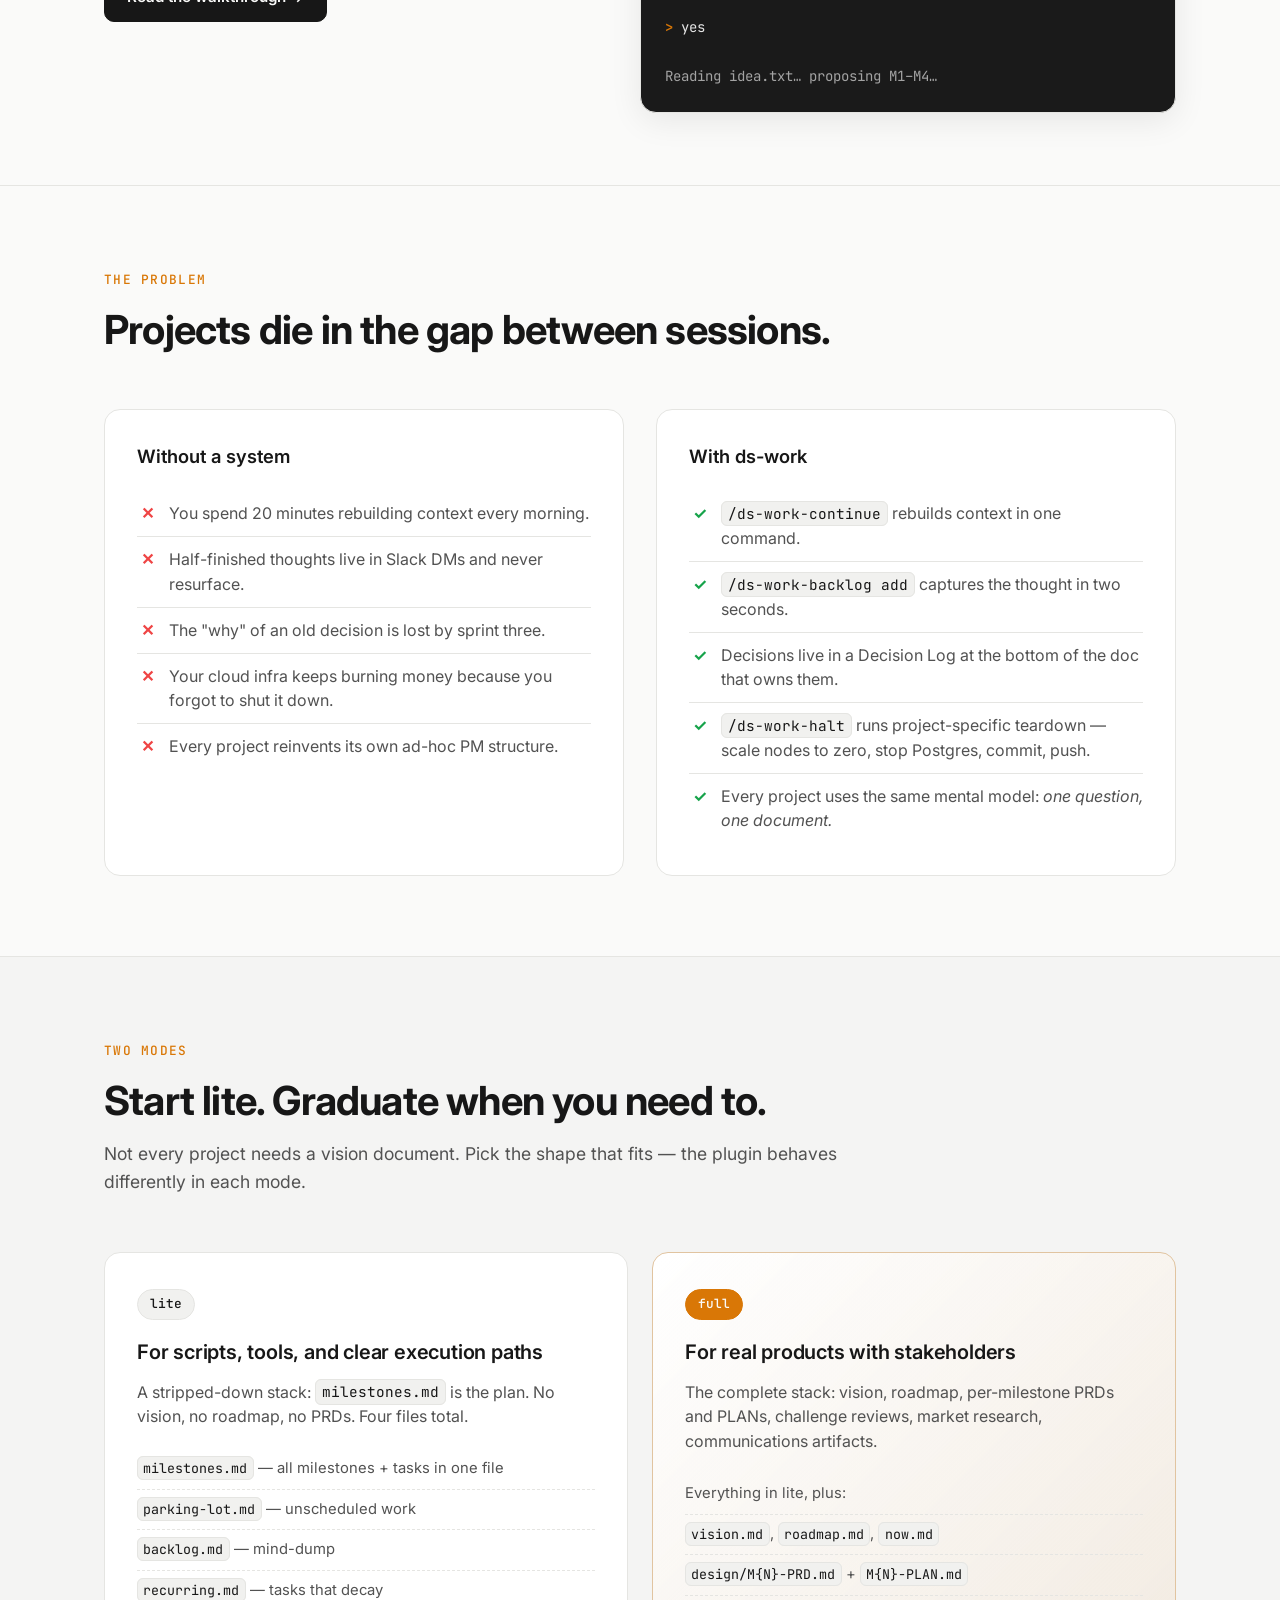
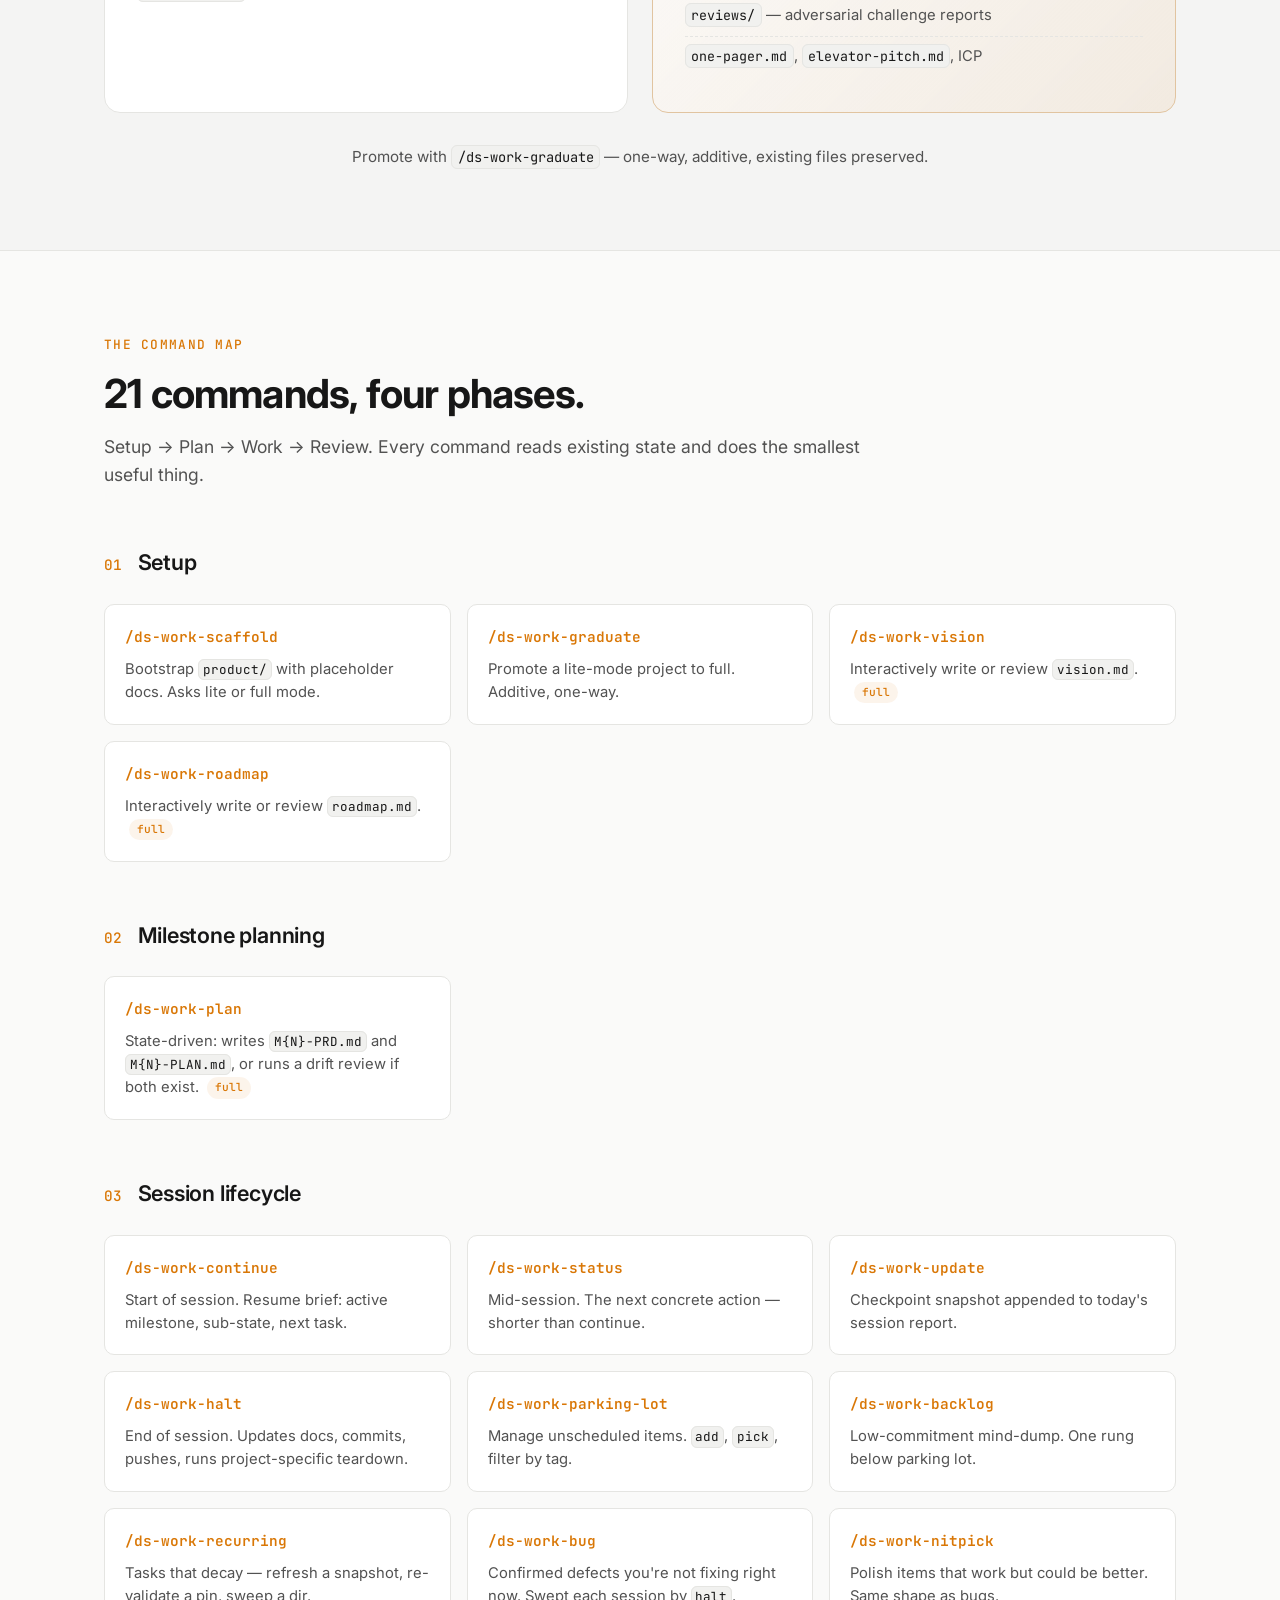
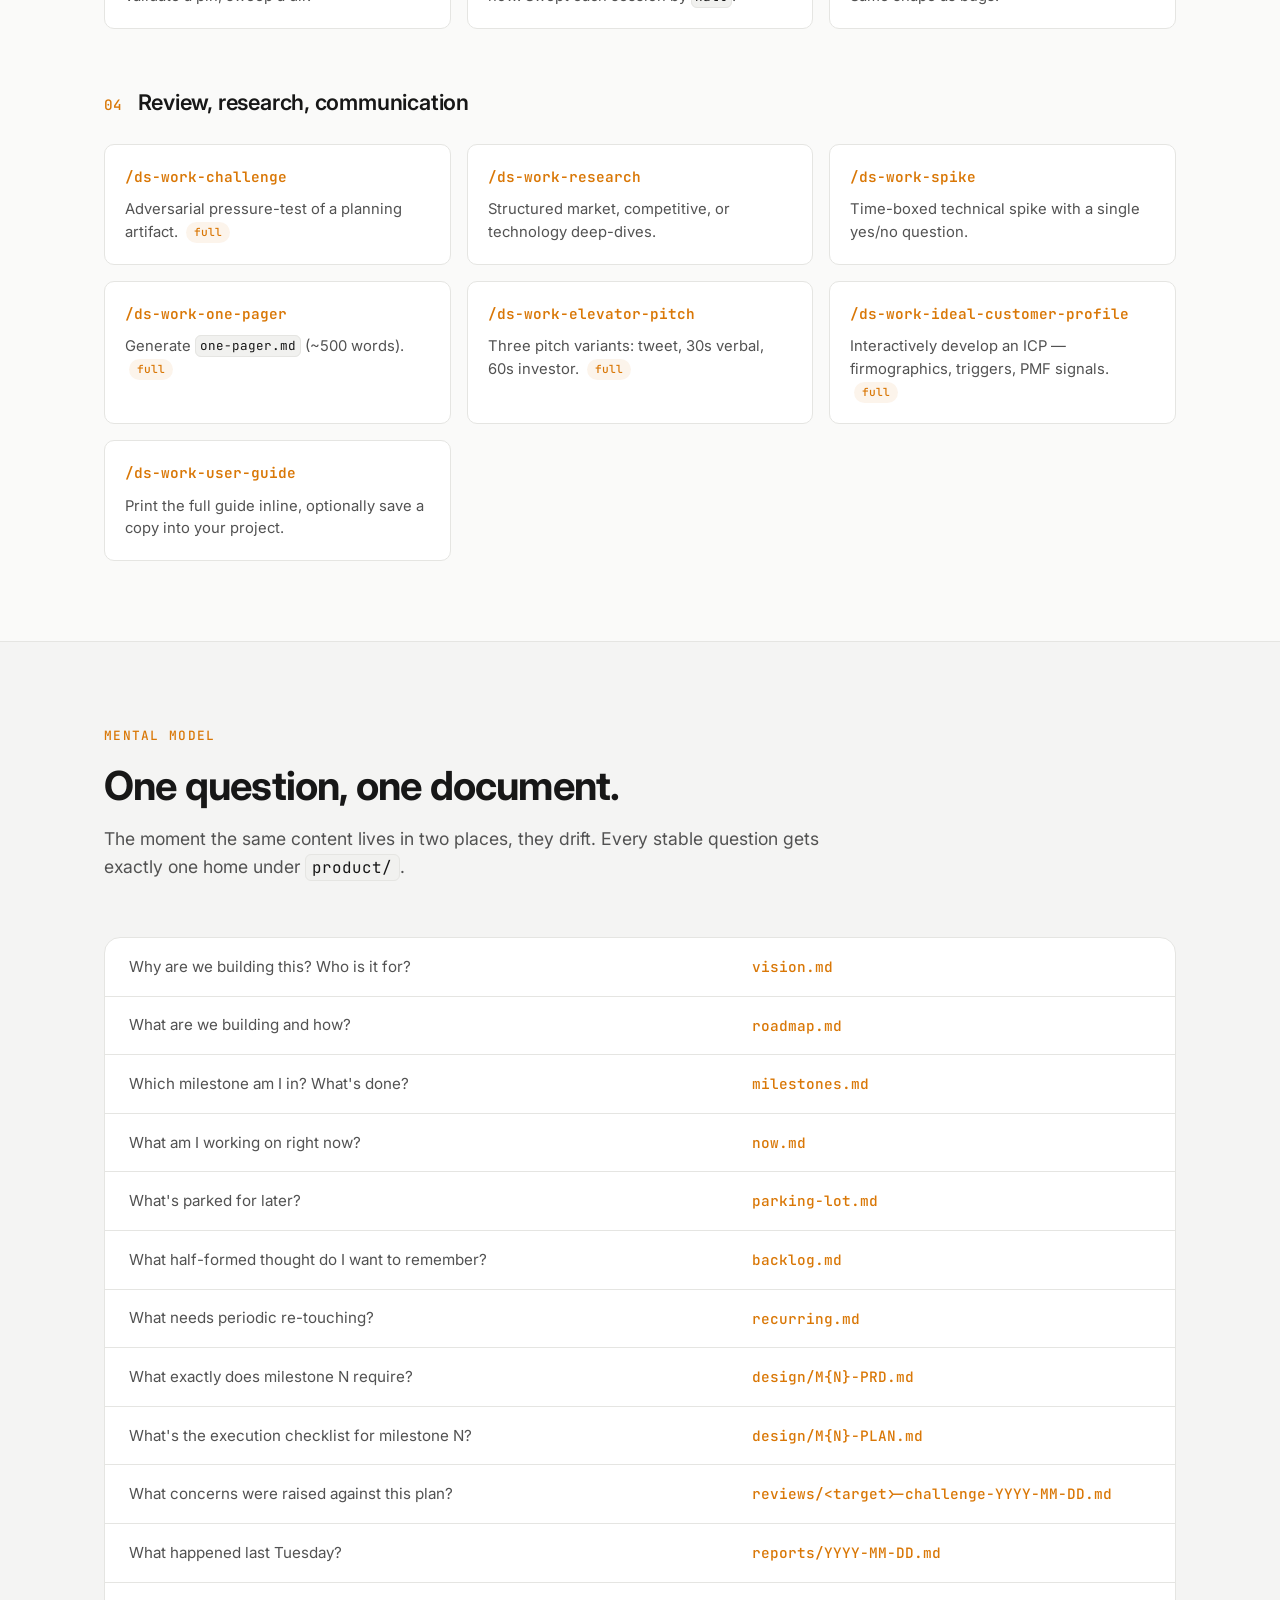
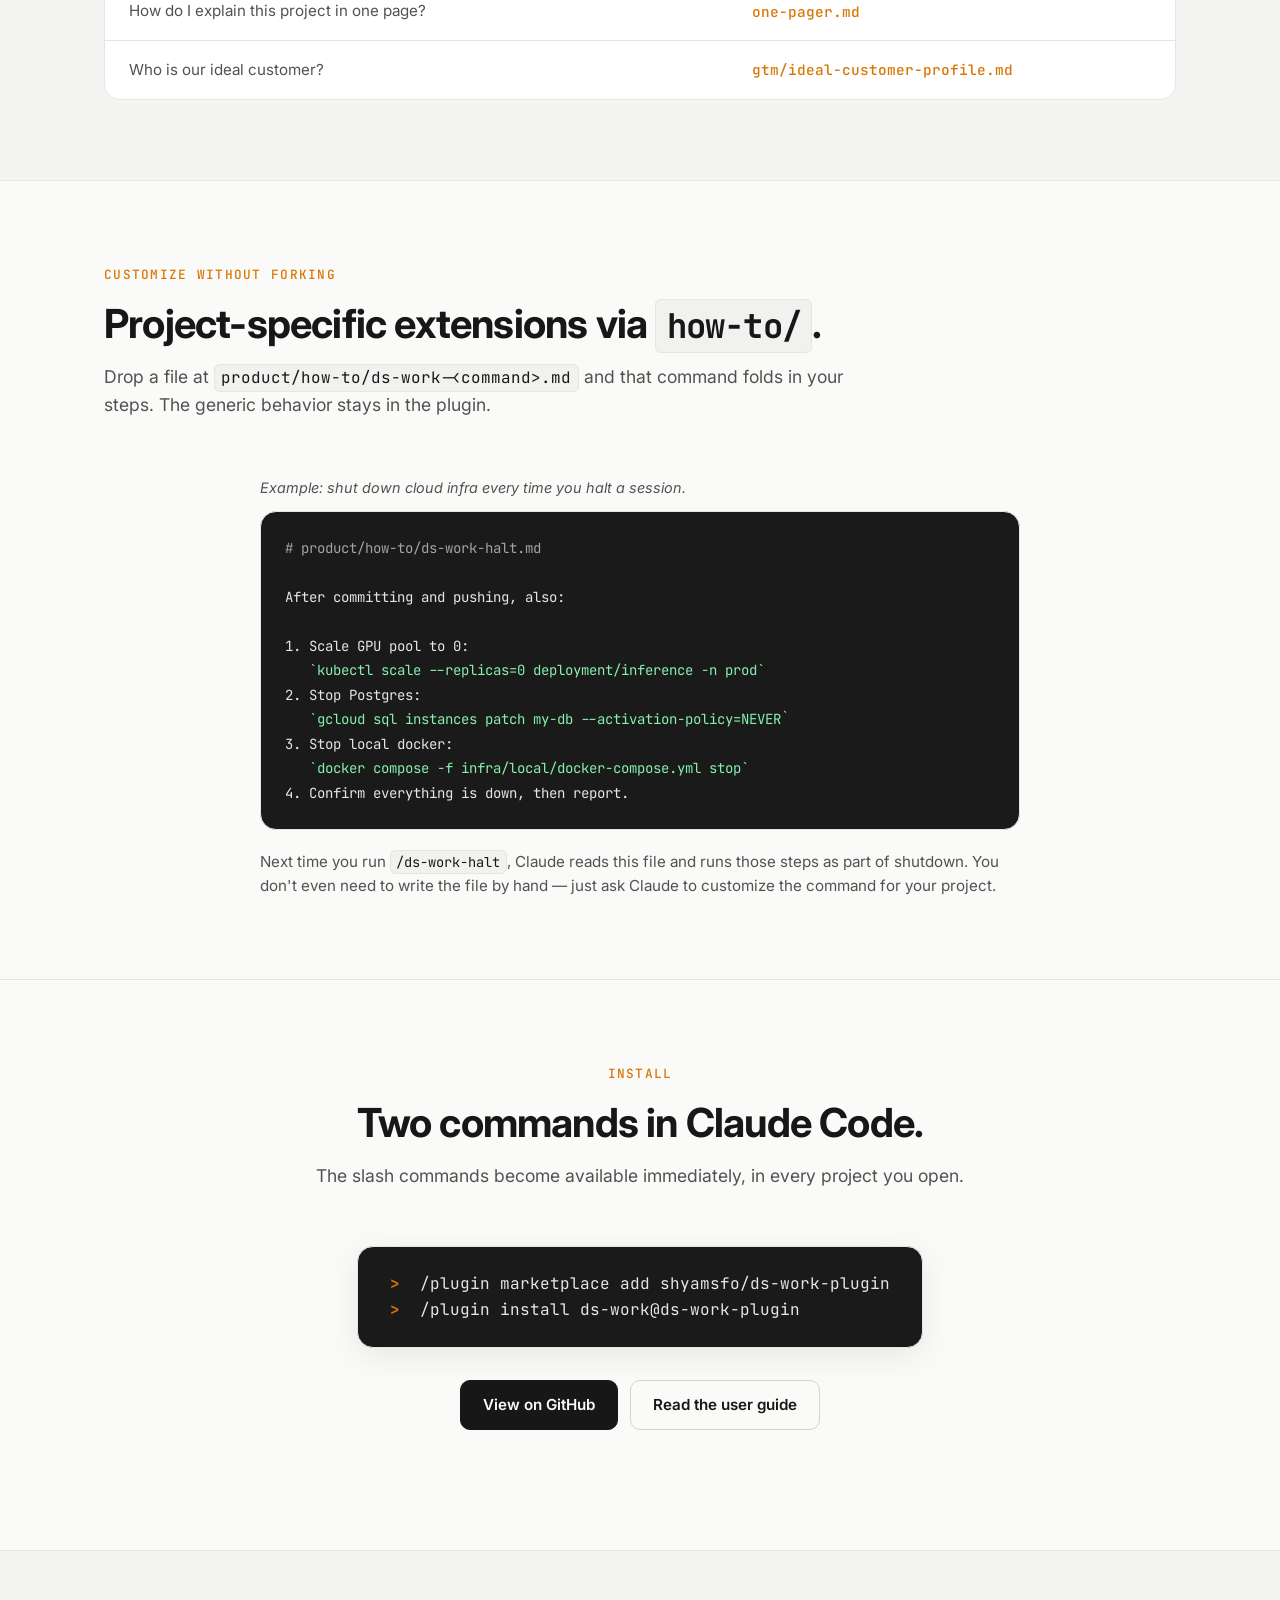
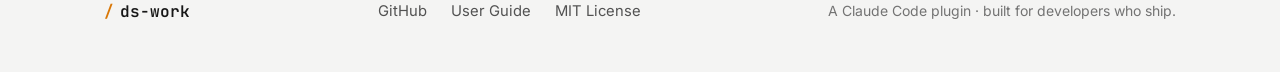
==== commit cfd5c6b3: "Bump to v0.5.0 and finish USER-GUIDE coverage for bug/nitpick Version bump for the /ds-work-bug and " ====
--- a/docs/index.html
+++ b/docs/index.html
@@ -57,7 +57,7 @@
   <main>
     <section class="hero">
       <div class="container">
-        <div class="hero-badge">Claude Code plugin · v0.4.0 · MIT</div>
+        <div class="hero-badge">Claude Code plugin · v0.5.0 · MIT</div>
         <h1 class="hero-title">
           Project management<br />
           <span class="accent">as slash commands.</span>
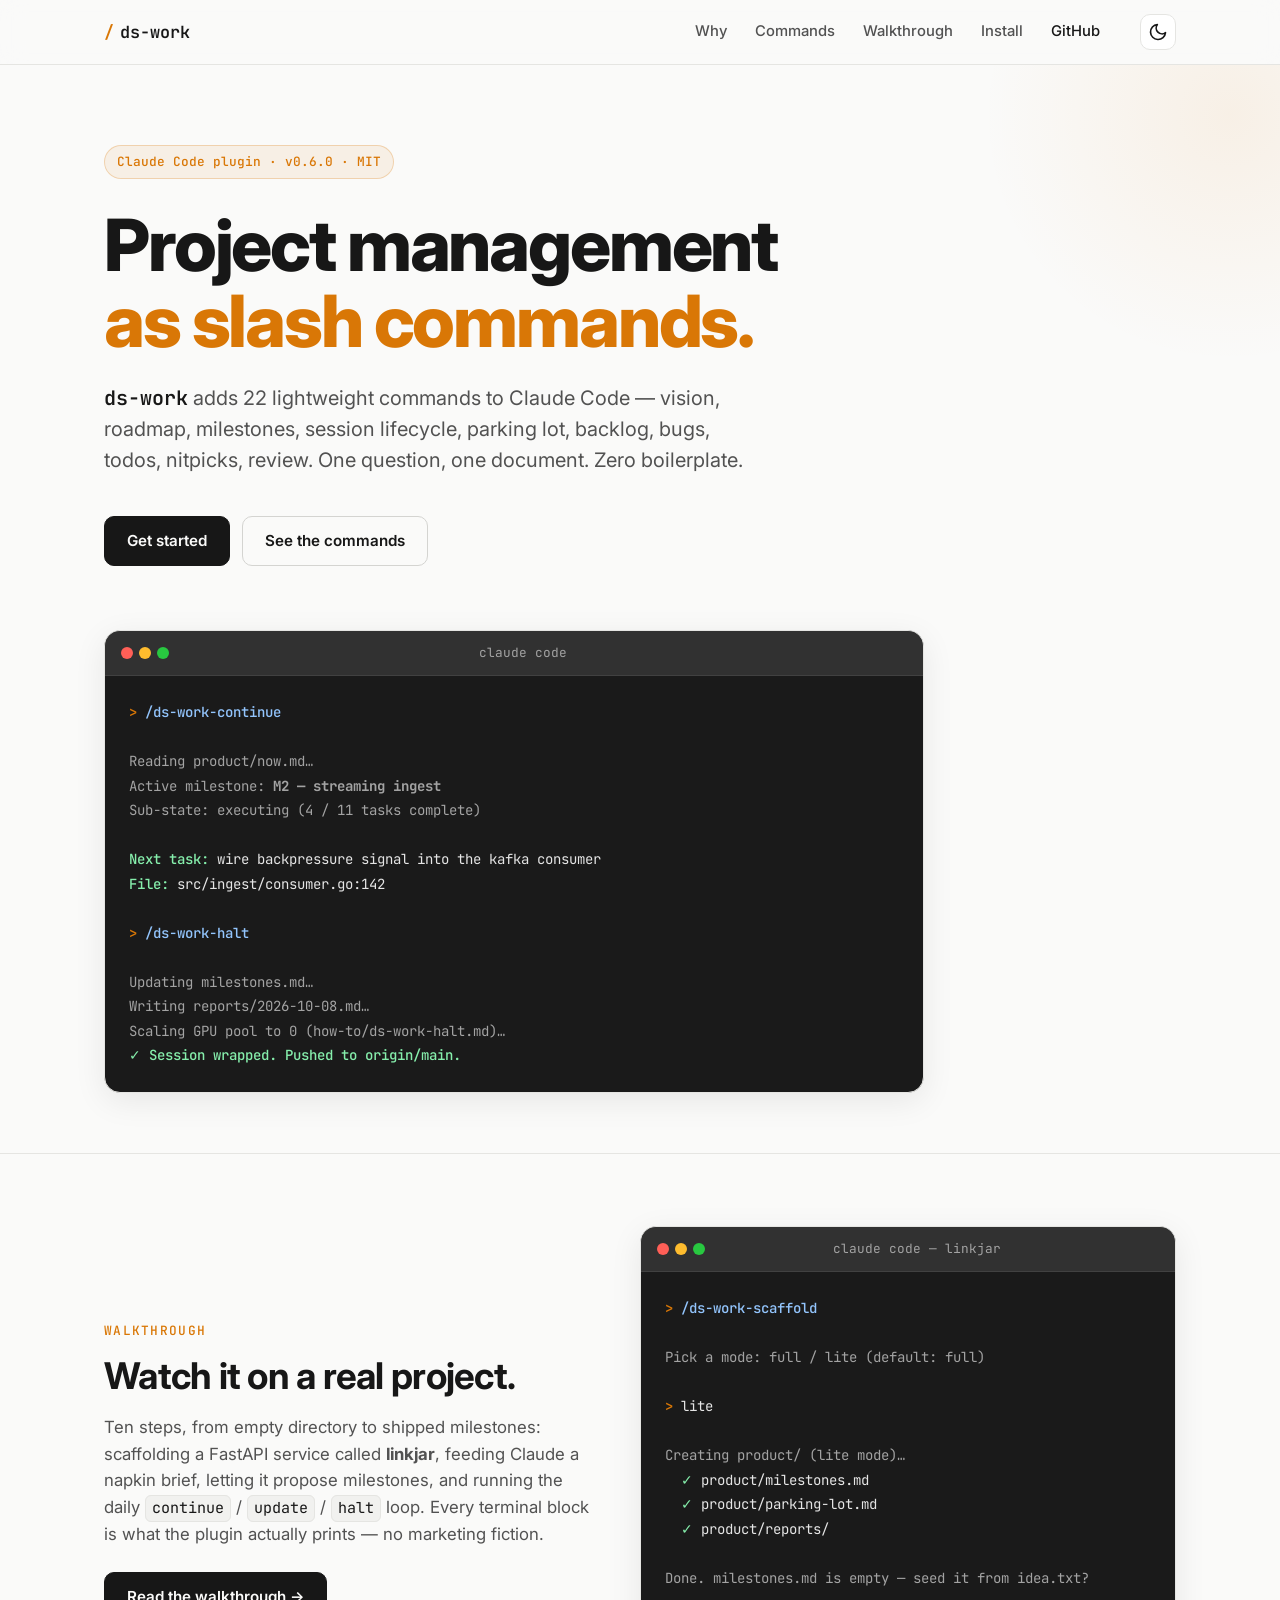
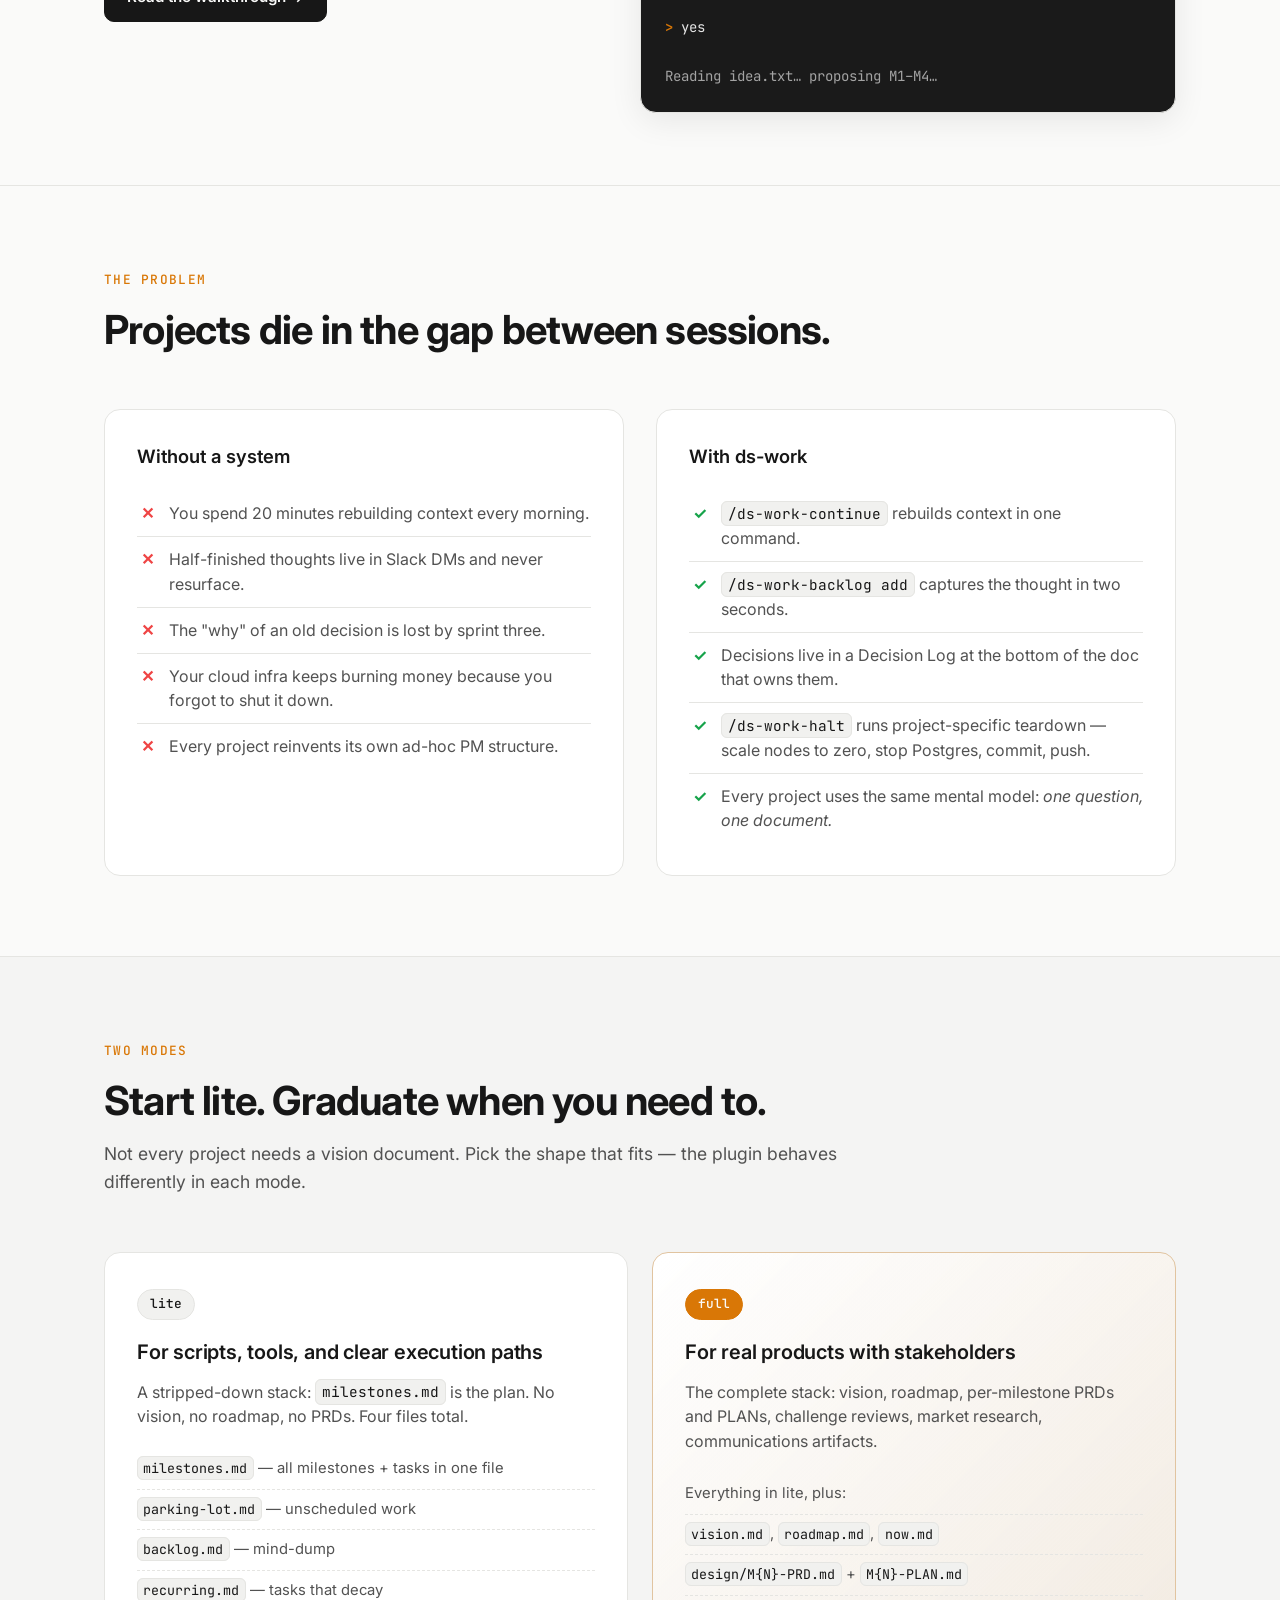
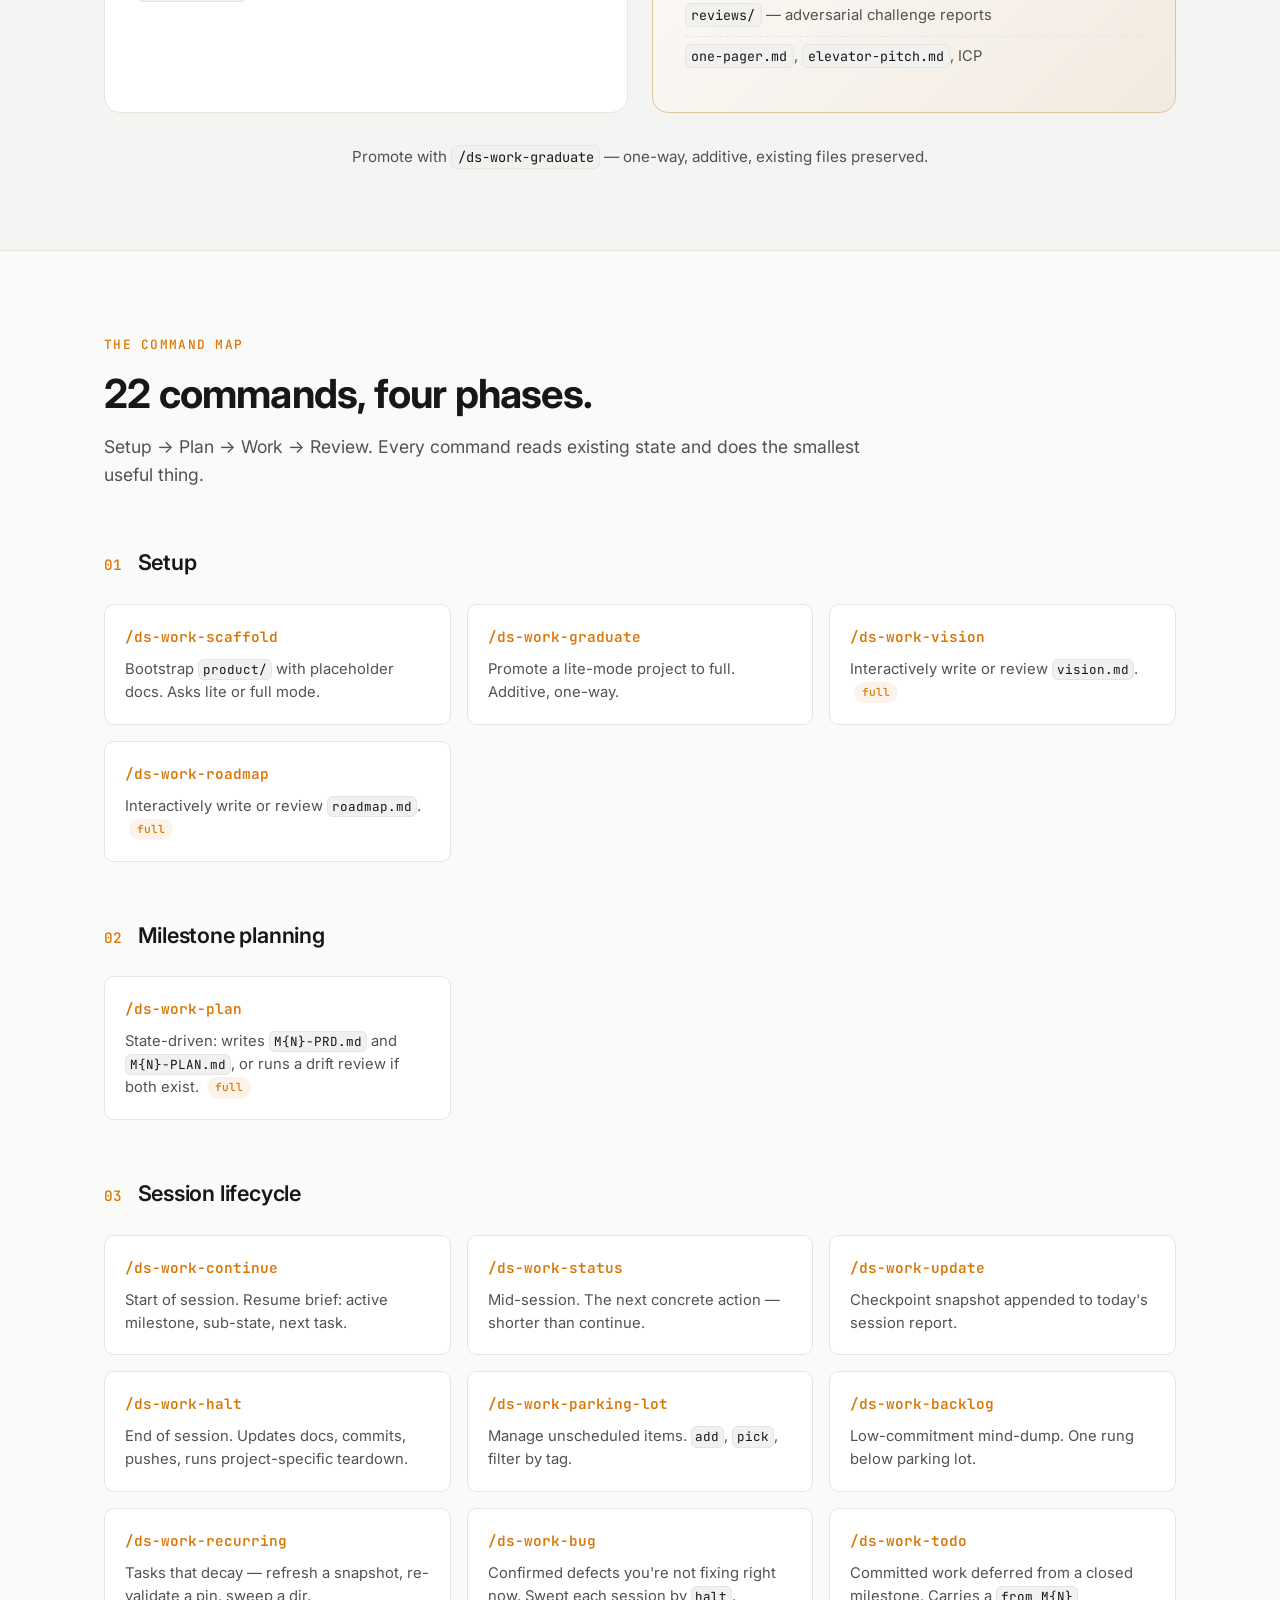
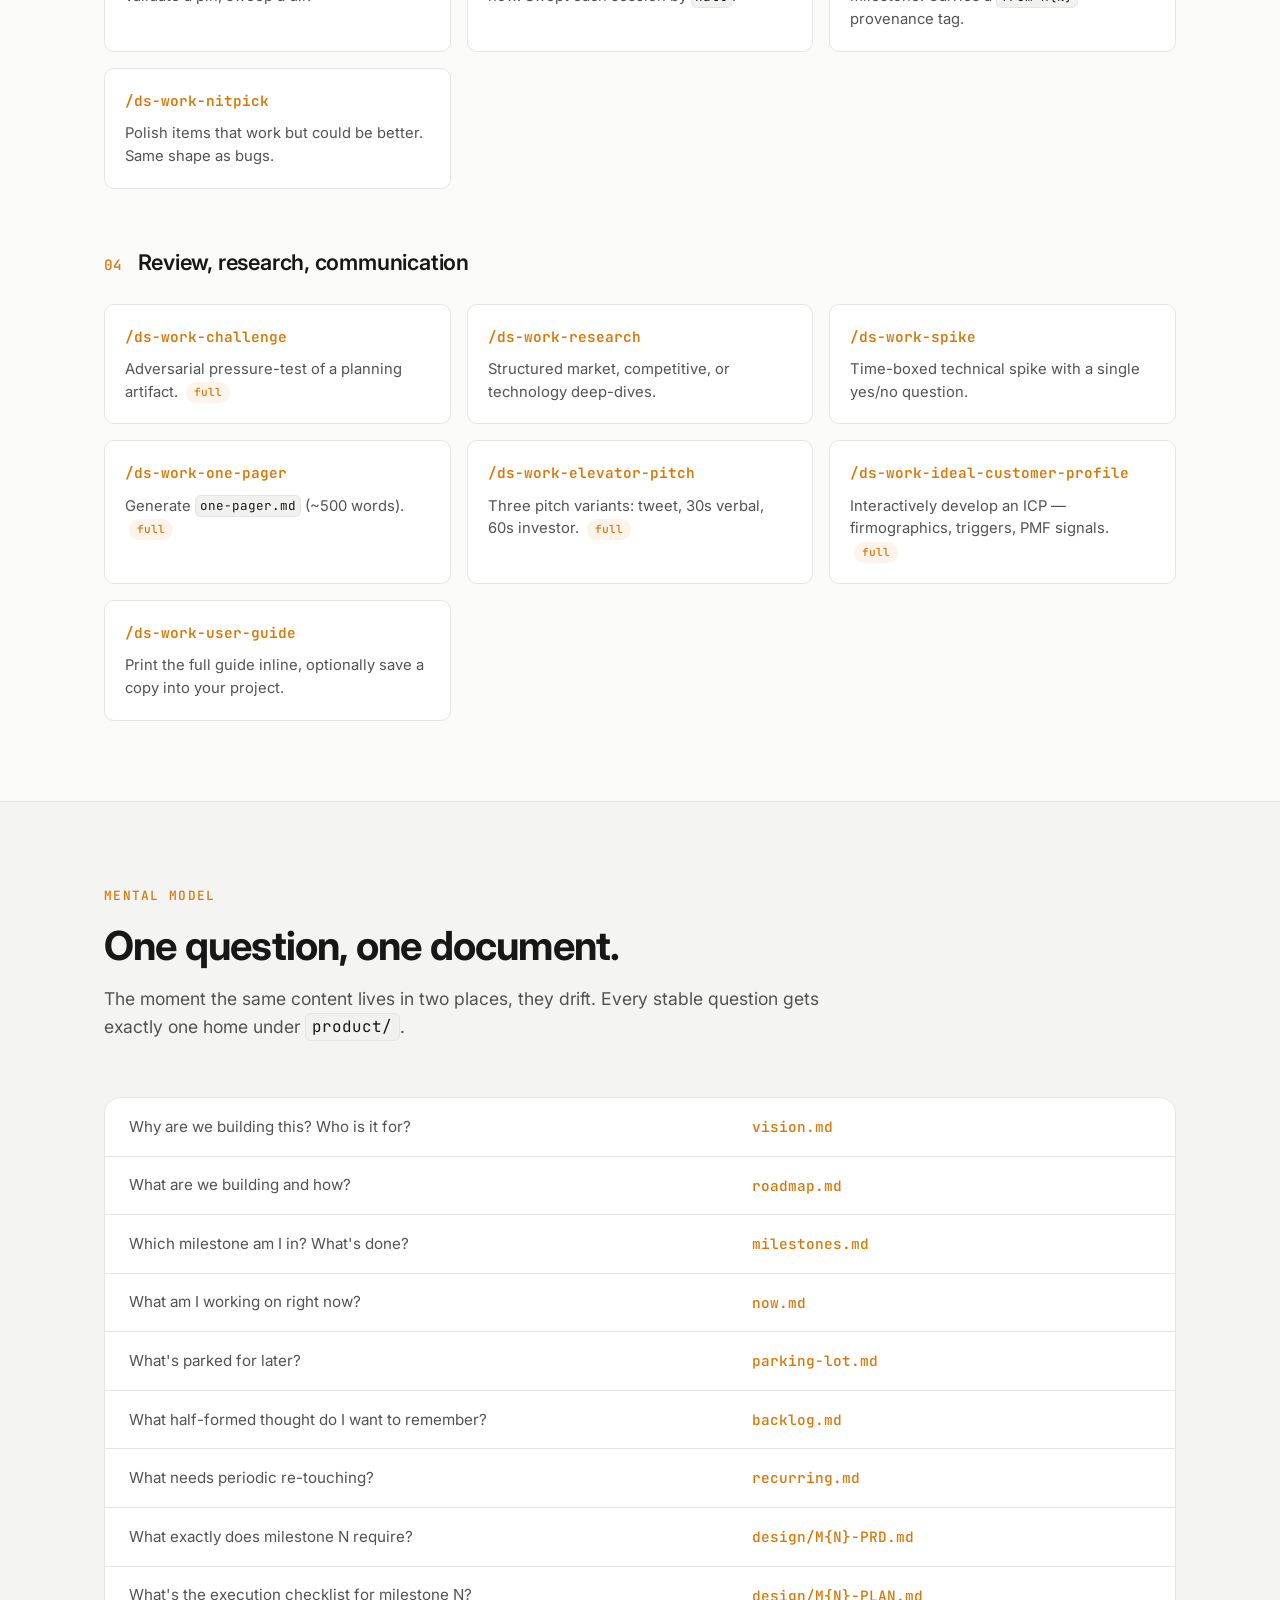
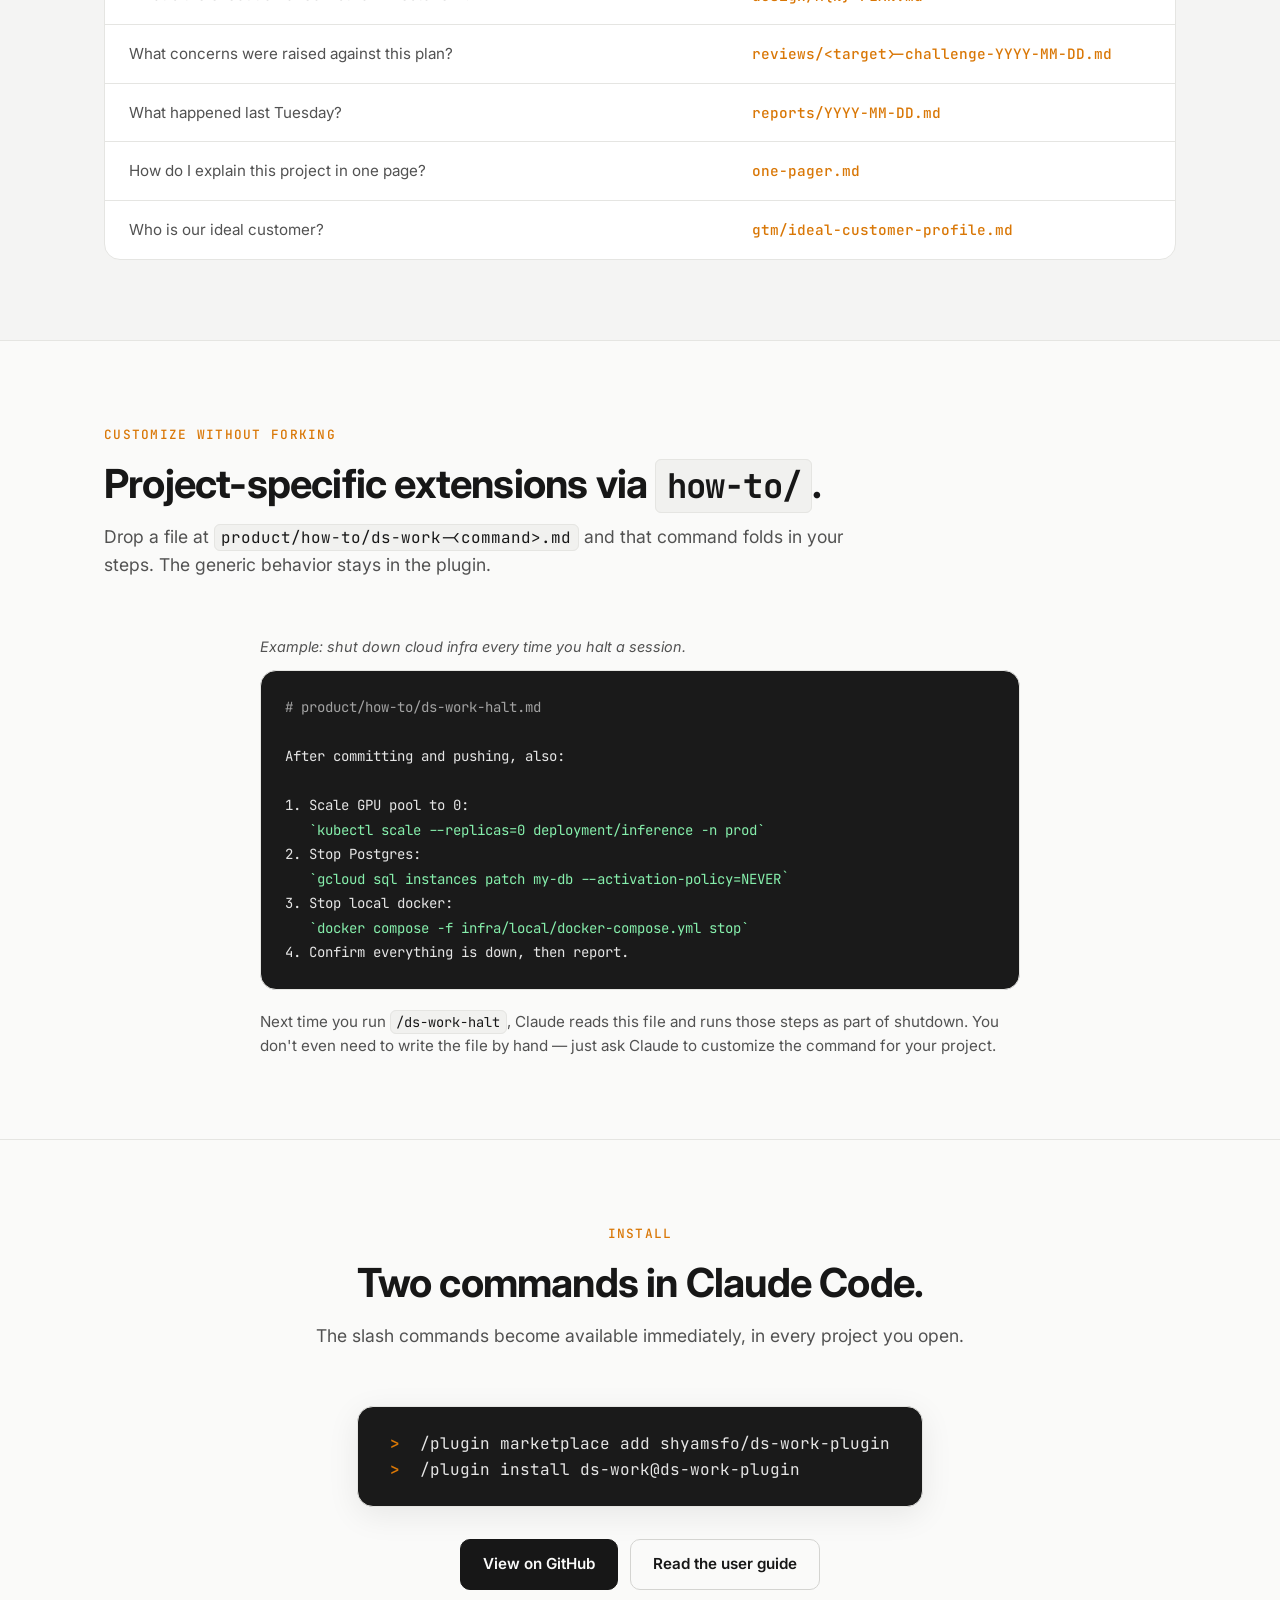
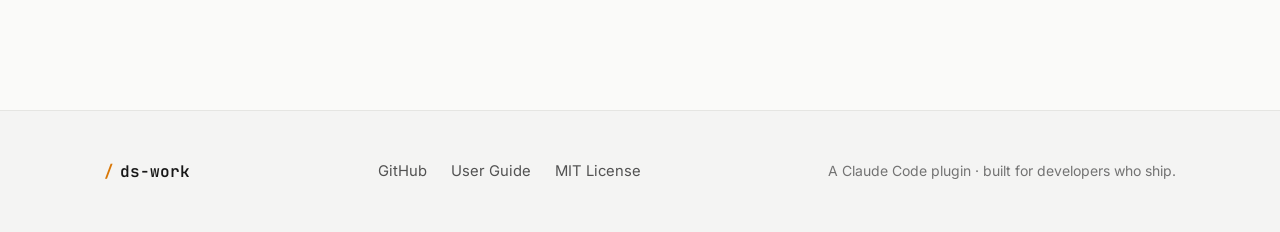
==== commit 048ecefc: "v0.6.0 — add /ds-work-todo A new command for committed deferred work — things we know we need to do " ====
--- a/docs/index.html
+++ b/docs/index.html
@@ -4,7 +4,7 @@
   <meta charset="UTF-8" />
   <meta name="viewport" content="width=device-width, initial-scale=1.0" />
   <title>ds-work — project management as slash commands for Claude Code</title>
-  <meta name="description" content="A Claude Code plugin that adds 21 lightweight slash commands for managing software projects end-to-end: vision, roadmap, milestones, session lifecycle, parking lot, backlog, bugs, nitpicks, and review." />
+  <meta name="description" content="A Claude Code plugin that adds 22 lightweight slash commands for managing software projects end-to-end: vision, roadmap, milestones, session lifecycle, parking lot, backlog, bugs, todos, nitpicks, and review." />
   <script>
     (function () {
       try {
@@ -57,13 +57,13 @@
   <main>
     <section class="hero">
       <div class="container">
-        <div class="hero-badge">Claude Code plugin · v0.5.0 · MIT</div>
+        <div class="hero-badge">Claude Code plugin · v0.6.0 · MIT</div>
         <h1 class="hero-title">
           Project management<br />
           <span class="accent">as slash commands.</span>
         </h1>
         <p class="hero-subtitle">
-          <strong>ds-work</strong> adds 21 lightweight commands to Claude Code — vision, roadmap, milestones, session lifecycle, parking lot, backlog, bugs, nitpicks, review. One question, one document. Zero boilerplate.
+          <strong>ds-work</strong> adds 22 lightweight commands to Claude Code — vision, roadmap, milestones, session lifecycle, parking lot, backlog, bugs, todos, nitpicks, review. One question, one document. Zero boilerplate.
         </p>
         <div class="hero-cta">
           <a href="#install" class="btn btn-primary">Get started</a>
@@ -209,7 +209,7 @@
       <div class="container">
         <div class="section-head">
           <div class="eyebrow">The command map</div>
-          <h2>21 commands, four phases.</h2>
+          <h2>22 commands, four phases.</h2>
           <p class="section-lead">
             Setup → Plan → Work → Review. Every command reads existing state and does the smallest useful thing.
           </p>
@@ -281,6 +281,10 @@
             <div class="cmd-card">
               <code class="cmd-name">/ds-work-bug</code>
               <p>Confirmed defects you're not fixing right now. Swept each session by <code>halt</code>.</p>
+            </div>
+            <div class="cmd-card">
+              <code class="cmd-name">/ds-work-todo</code>
+              <p>Committed work deferred from a closed milestone. Carries a <code>from M{N}</code> provenance tag.</p>
             </div>
             <div class="cmd-card">
               <code class="cmd-name">/ds-work-nitpick</code>
